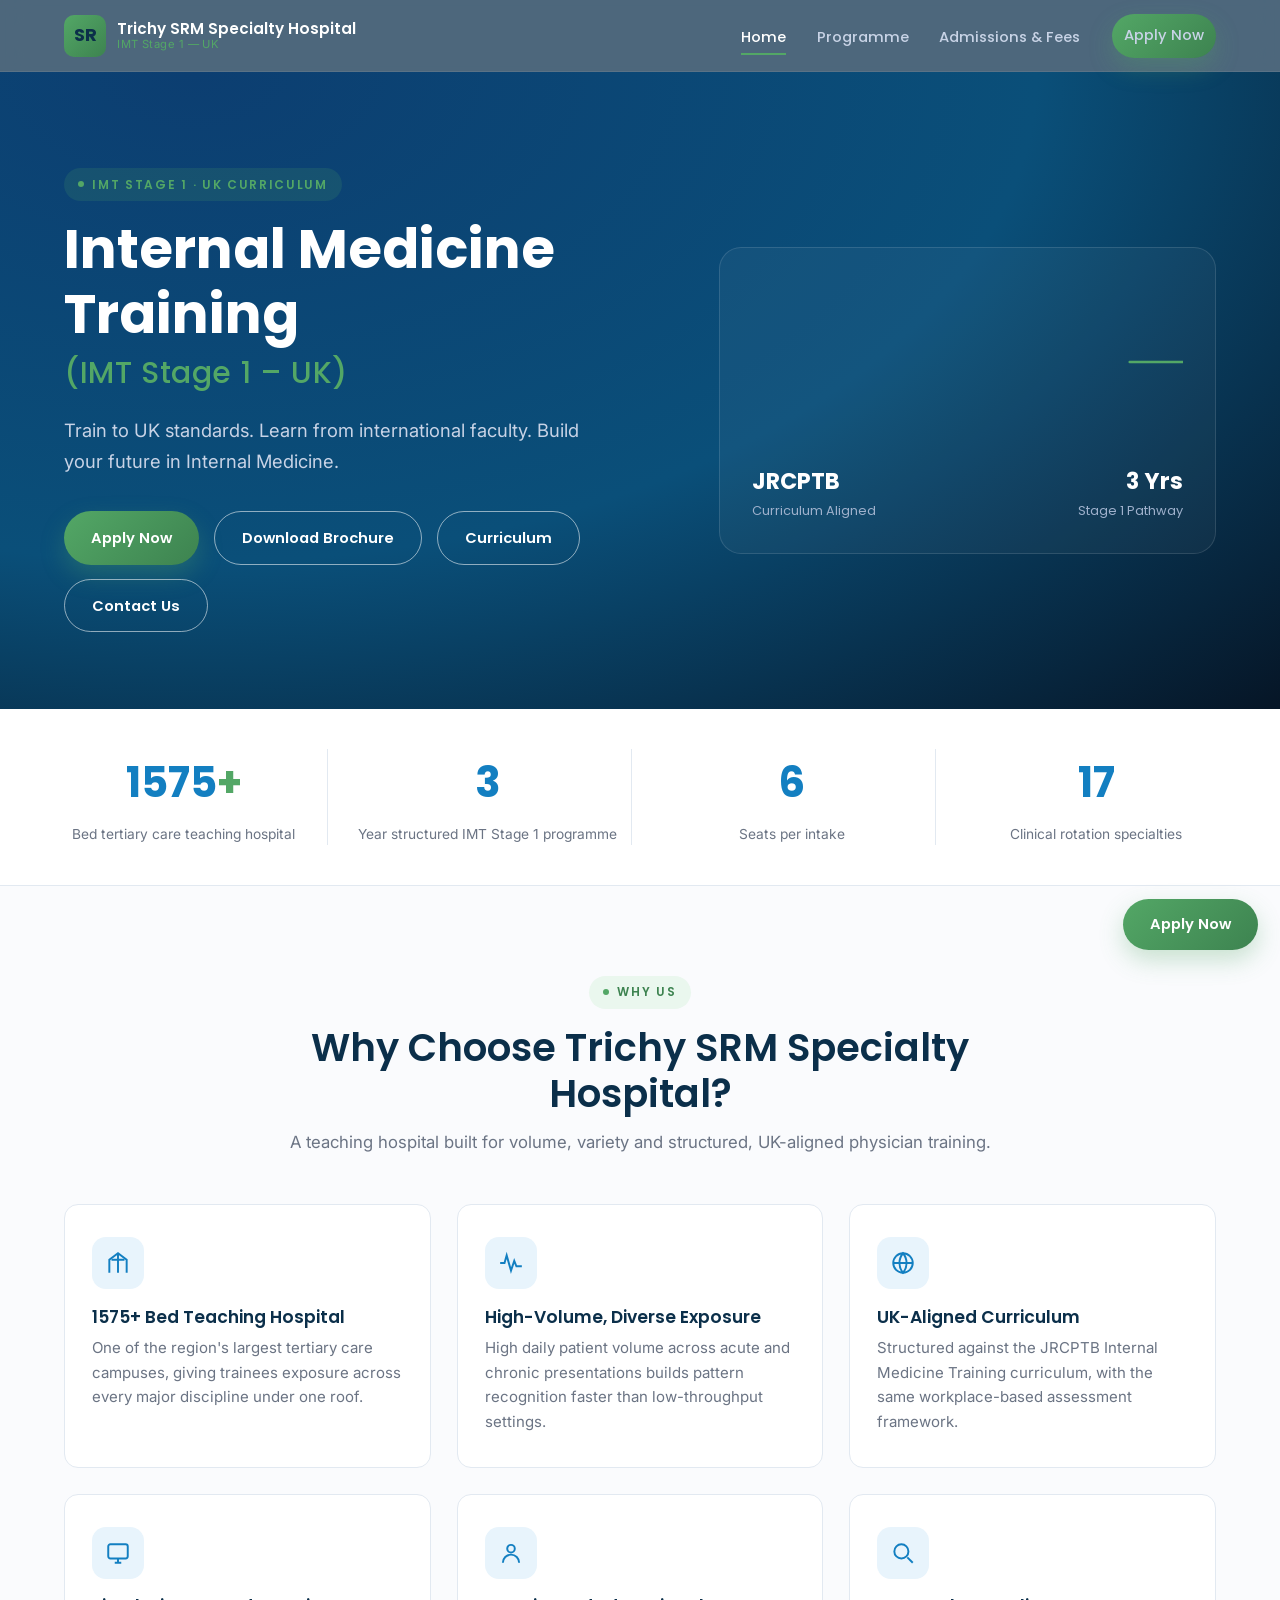
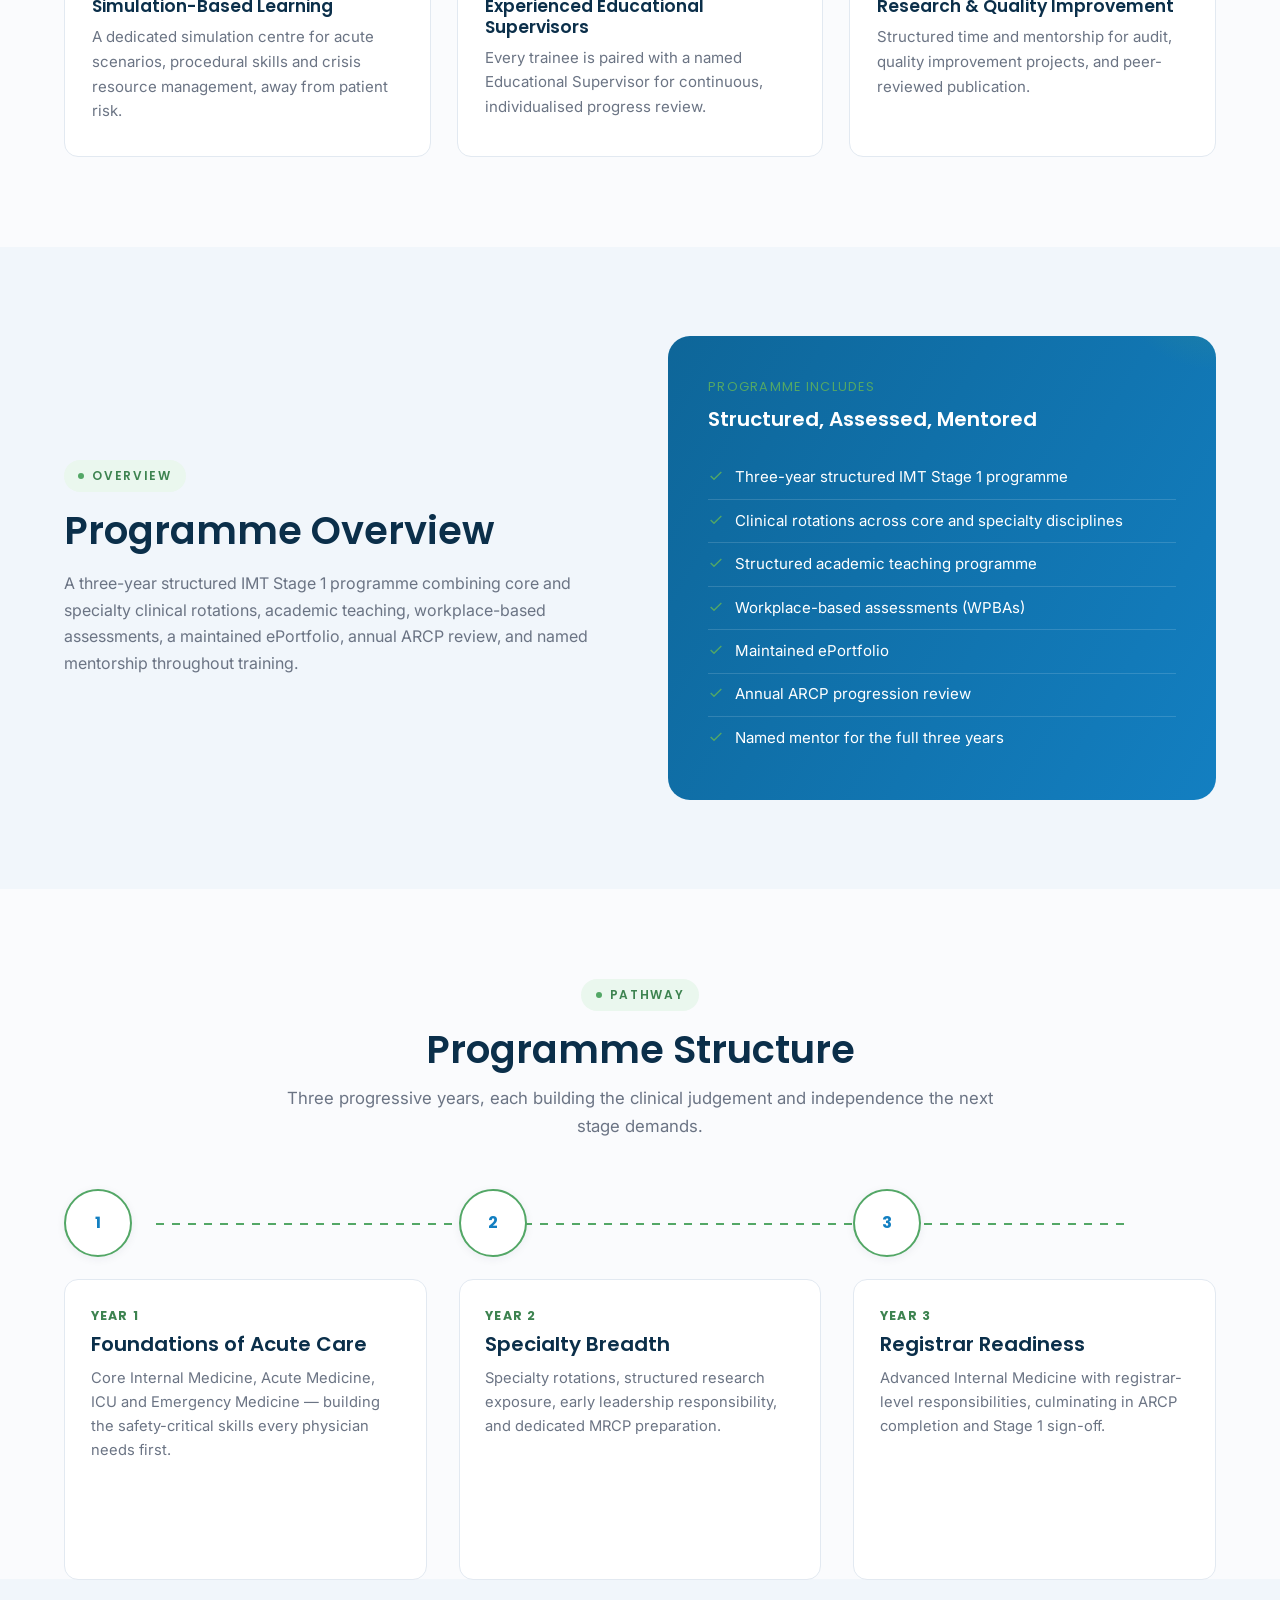
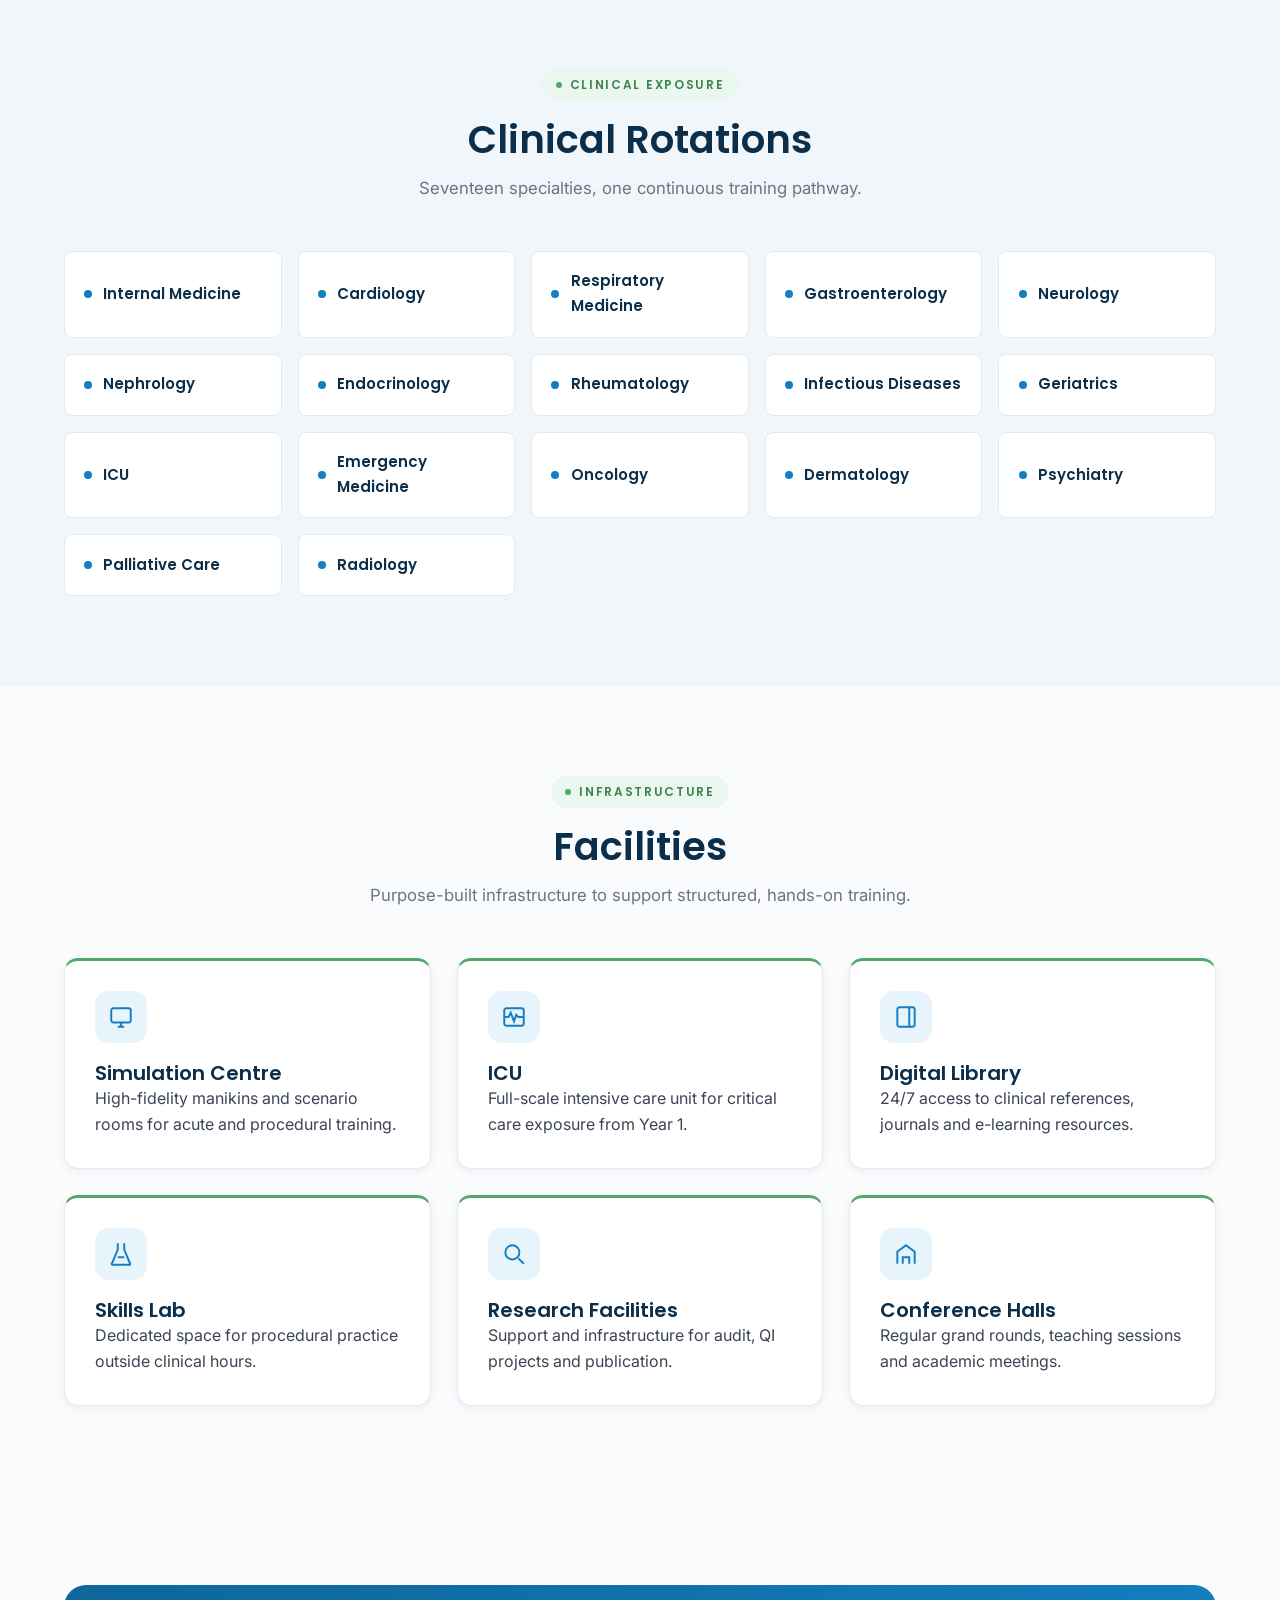
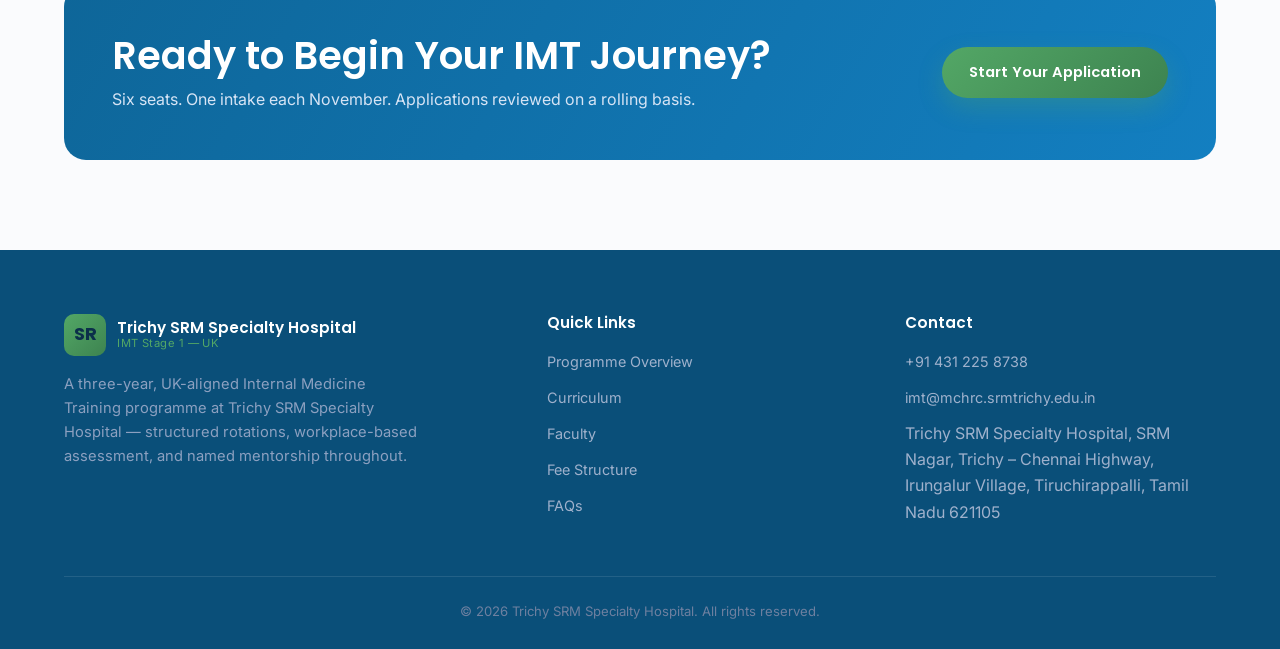
==== index.html @ 598946b4 "First for IMT" ====
<!DOCTYPE html>
<html lang="en">
<head>
<meta charset="UTF-8" />
<meta name="viewport" content="width=device-width, initial-scale=1.0" />
<title>Internal Medicine Training (IMT Stage 1 – UK) | Trichy SRM Specialty Hospital</title>
<meta name="description" content="A three-year, UK-aligned Internal Medicine Training programme at Trichy SRM Specialty Hospital. Structured rotations, workplace-based assessment, MRCP preparation." />
<link rel="preconnect" href="https://fonts.googleapis.com">
<link rel="preconnect" href="https://fonts.gstatic.com" crossorigin>
<link href="https://fonts.googleapis.com/css2?family=Poppins:wght@500;600;700&family=Inter:wght@400;500;600&display=swap" rel="stylesheet">
<link rel="stylesheet" href="css/style.css" />
</head>
<body>

<div class="page-loader" id="pageLoader" aria-hidden="true">
  <div class="loader-panel">
    <div class="loader-ring"><div class="loader-mark">S</div></div>
    <div class="loader-text">Trichy SRM Specialty Hospital<span>IMT Stage 1 · UK</span></div>
    <div class="loader-bar"></div>
  </div>
</div>

<header class="site-header" id="site-header"></header>
<section class="hero" id="hero"></section>
<section class="stats-bar" id="stats"></section>
<section class="section" id="why-choose"></section>
<section class="section section-alt" id="overview"></section>
<section class="section" id="structure"></section>
<section class="section section-alt" id="rotations"></section>
<section class="section" id="facilities"></section>
<section class="section" id="cta-1"></section>
<footer class="site-footer" id="site-footer"></footer>
<a href="admissions.html#apply" class="btn btn-gold sticky-apply" id="sticky-apply">Apply Now</a>

<script src="js/content.js"></script>
<script src="js/main.js"></script>
<script>
  renderHeader('index.html');
  renderFooter();
  renderHero();
  renderStats();
  renderWhyChoose();
  renderOverview();
  renderStructure();
  renderRotations();
  renderFacilities();
  renderCtaBanner('cta-1', 'Ready to Begin Your IMT Journey?', 'Six seats. One intake each November. Applications reviewed on a rolling basis.', 'Start Your Application', 'admissions.html#apply');
</script>
</body>
</html>
---- css/style.css ----
/* ======================================================================
   SRM IMT — DESIGN TOKENS
   Primary: Sky Blue #137FC1 · Accent: Leaf Green #53A766
   Headings: Poppins · Body: Inter
   ====================================================================== */

:root {
  /* Colour */
  --c-primary: #137FC1;
  --c-primary-dark: #0E6699;
  --c-primary-darker: #0A4F79;
  --c-primary-light: #E8F4FC;
  --c-primary-mid: #4FA8DA;
  --c-gold: #53A766;
  --c-gold-light: #EAF7EE;
  --c-gold-dark: #3D8350;
  --c-navy: #0B2F4A;
  --c-ink: #131B2E;
  --c-text: #3B4454;
  --c-text-muted: #6B7484;
  --c-white: #FFFFFF;
  --c-bg: #FAFBFD;
  --c-bg-alt: #F1F6FB;
  --c-line: #E2E9F1;
  --c-success: #3D8350;

  /* Type */
  --f-head: 'Poppins', sans-serif;
  --f-body: 'Inter', sans-serif;

  /* Scale */
  --radius-sm: 8px;
  --radius-md: 14px;
  --radius-lg: 22px;
  --radius-pill: 999px;

  --shadow-sm: 0 2px 10px rgba(11, 37, 69, 0.06);
  --shadow-md: 0 10px 30px rgba(11, 37, 69, 0.10);
  --shadow-lg: 0 20px 55px rgba(11, 37, 69, 0.16);
  --shadow-gold: 0 10px 24px rgba(83, 167, 102, 0.30);

  --container: 1200px;
  --section-pad: clamp(3.5rem, 7vw, 6.5rem);
  --transition: 0.25s cubic-bezier(.4,0,.2,1);
}

@media (prefers-reduced-motion: reduce) {
  * { animation-duration: 0.001ms !important; animation-iteration-count: 1 !important; transition-duration: 0.001ms !important; scroll-behavior: auto !important; }
}

/* ---------- Reset ---------- */
* { box-sizing: border-box; margin: 0; padding: 0; }
html { scroll-behavior: smooth; }
body {
  font-family: var(--f-body);
  color: var(--c-text);
  background: var(--c-bg);
  line-height: 1.65;
  font-size: 16px;
  overflow-x: hidden;
}
img { max-width: 100%; display: block; }
a { color: inherit; text-decoration: none; }
ul { list-style: none; }
button { font: inherit; cursor: pointer; border: none; background: none; }
:focus-visible { outline: 3px solid var(--c-gold); outline-offset: 2px; }

h1, h2, h3, h4 { font-family: var(--f-head); color: var(--c-navy); line-height: 1.2; font-weight: 600; }
h1 { font-size: clamp(2.1rem, 4.6vw, 3.4rem); font-weight: 700; }
h2 { font-size: clamp(1.7rem, 3.2vw, 2.4rem); }
h3 { font-size: 1.25rem; }
p { color: var(--c-text); }

.container { max-width: var(--container); margin: 0 auto; padding: 0 1.5rem; }
.section { padding: var(--section-pad) 0; }
.section-alt { background: var(--c-bg-alt); }
.section-navy { background: var(--c-navy); color: #C8D3E6; }
.section-navy h2, .section-navy h3 { color: var(--c-white); }

.eyebrow {
  display: inline-flex;
  align-items: center;
  gap: 0.5rem;
  font-family: var(--f-head);
  font-size: 0.75rem;
  font-weight: 600;
  letter-spacing: 0.14em;
  text-transform: uppercase;
  color: var(--c-gold-dark);
  background: var(--c-gold-light);
  padding: 0.4rem 0.9rem;
  border-radius: var(--radius-pill);
  margin-bottom: 1rem;
}
.eyebrow::before { content: ''; width: 6px; height: 6px; border-radius: 50%; background: var(--c-gold); }

.section-head { max-width: 720px; margin-bottom: 3rem; }
.section-head.center { margin-left: auto; margin-right: auto; text-align: center; }
.section-head p { color: var(--c-text-muted); font-size: 1.05rem; margin-top: 0.75rem; }

.btn {
  display: inline-flex;
  align-items: center;
  gap: 0.5rem;
  padding: 0.85rem 1.7rem;
  min-height: 44px;
  border-radius: var(--radius-pill);
  font-family: var(--f-head);
  font-weight: 600;
  font-size: 0.92rem;
  transition: transform var(--transition), box-shadow var(--transition), background var(--transition), color var(--transition);
  white-space: nowrap;
}
.btn-gold {
  background: linear-gradient(135deg, var(--c-gold) 0%, var(--c-gold-dark) 100%);
  color: var(--c-navy);
  box-shadow: var(--shadow-gold);
}
.btn-gold:hover { transform: translateY(-2px); box-shadow: 0 14px 30px rgba(212,175,55,0.4); }
.btn-outline {
  border: 1.5px solid rgba(255,255,255,0.55);
  color: var(--c-white);
}
.btn-outline:hover { background: rgba(255,255,255,0.12); }
.btn-outline-navy {
  border: 1.5px solid var(--c-primary);
  color: var(--c-primary);
}
.btn-outline-navy:hover { background: var(--c-primary-light); }
.btn-block { width: 100%; justify-content: center; }

/* ---------- Header ---------- */
.site-header {
  position: sticky;
  top: 0;
  z-index: 500;
  background: #064e9ceb;
  backdrop-filter: blur(10px);
  border-bottom: 1px solid rgba(255,255,255,0.08);
}
.nav-wrap {
  display: flex;
  align-items: center;
  justify-content: space-between;
  padding: 0.85rem 1.5rem;
  max-width: var(--container);
  margin: 0 auto;
}
.brand { display: flex; align-items: center; gap: 0.7rem; color: var(--c-white); }
.brand-mark {
  width: 42px; height: 42px; border-radius: 10px;
  background: linear-gradient(135deg, var(--c-gold), var(--c-gold-dark));
  display: flex; align-items: center; justify-content: center;
  font-family: var(--f-head); font-weight: 700; color: var(--c-navy); font-size: 1.1rem;
  flex-shrink: 0;
}
.brand-text { display: flex; flex-direction: column; line-height: 1.2; }
.brand-text .name { font-family: var(--f-head); font-weight: 600; font-size: 0.95rem; }
.brand-text .sub { font-size: 0.7rem; color: var(--c-gold); letter-spacing: 0.04em; }

.main-nav { display: flex; align-items: center; gap: 2rem; }
.main-nav ul { display: flex; gap: 1.9rem; }
.main-nav a {
  color: #C8D3E6; font-family: var(--f-head); font-size: 0.92rem; font-weight: 500;
  position: relative; padding: 0.3rem 0; transition: color var(--transition);
}
.main-nav a:hover, .main-nav a.active { color: var(--c-white); }
.main-nav a.active::after {
  content: ''; position: absolute; left: 0; right: 0; bottom: -4px; height: 2px; background: var(--c-gold);
}
.nav-cta { display: flex; align-items: center; gap: 1rem; }
.nav-cta .btn{padding:3px 12px;}
.nav-toggle {
  display: none; flex-direction: column; gap: 5px; width: 26px;
}
.nav-toggle span { display: block; height: 2px; background: var(--c-white); border-radius: 2px; transition: var(--transition); }

/* ---------- Hero ---------- */
.hero {
  position: relative;
  background: radial-gradient(120% 140% at 15% 0%, #0C3E71 0%, var(--c-primary-darker) 55%, #061627 100%);
  color: var(--c-white);
  overflow: hidden;
  padding: clamp(3rem, 8vw, 6rem) 0 clamp(3rem, 6vw, 5rem);
}
.hero-grid {
  display: grid;
  grid-template-columns: 1.1fr 0.9fr;
  gap: 3rem;
  align-items: center;
}
.hero .eyebrow { background: rgba(83,167,102,0.16); color: var(--c-gold); }
.hero h1 { color: var(--c-white); }
.hero h1 .accent { display: block; color: var(--c-gold); font-size: 0.55em; font-weight: 500; margin-top: 0.5rem; letter-spacing: 0.02em; }
.hero p.lede { font-size: 1.15rem; color: #C8D3E6; margin: 1.5rem 0 2.2rem; max-width: 46ch; }
.hero-ctas { display: flex; flex-wrap: wrap; gap: 0.9rem; }

.pulse-wrap {
  position: relative;
  display: flex;
  align-items: center;
  justify-content: center;
}
.pulse-card {
  background: rgba(255,255,255,0.04);
  border: 1px solid rgba(255,255,255,0.12);
  border-radius: var(--radius-lg);
  padding: 2rem;
  width: 100%;
  backdrop-filter: blur(6px);
}
.pulse-card svg { width: 100%; height: auto; display: block; }
.pulse-line {
  fill: none;
  stroke: var(--c-gold);
  stroke-width: 2.5;
  stroke-linecap: round;
  stroke-linejoin: round;
  stroke-dasharray: 620;
  stroke-dashoffset: 620;
  animation: draw-pulse 3.2s ease-in-out infinite;
}
@keyframes draw-pulse {
  0% { stroke-dashoffset: 620; }
  55% { stroke-dashoffset: 0; }
  100% { stroke-dashoffset: -620; }
}
.pulse-caption { display: flex; justify-content: space-between; margin-top: 1.2rem; font-family: var(--f-head); font-size: 0.8rem; color: #9FB1CC; }
.pulse-caption b { color: var(--c-white); display: block; font-size: 1.4rem; font-family: var(--f-head); }

/* ---------- Stats ---------- */
.stats-bar {
  background: var(--c-white);
  border-bottom: 1px solid var(--c-line);
}
.stats-grid {
  display: grid;
  grid-template-columns: repeat(4, 1fr);
  gap: 1rem;
  padding: 2.5rem 0;
}
.stat { text-align: center; border-right: 1px solid var(--c-line); }
.stat:last-child { border-right: none; }
.stat .num {
  font-family: var(--f-head); font-weight: 700; font-size: clamp(1.9rem, 3.4vw, 2.6rem);
  color: var(--c-primary);
}
.stat .num .plus { color: var(--c-gold); }
.stat .lbl { color: var(--c-text-muted); font-size: 0.86rem; margin-top: 0.3rem; }

/* ---------- Why choose / feature cards ---------- */
.feature-grid {
  display: grid;
  grid-template-columns: repeat(3, 1fr);
  gap: 1.6rem;
}
.feature-card {
  background: var(--c-white);
  border: 1px solid var(--c-line);
  border-radius: var(--radius-md);
  padding: 2rem 1.7rem;
  transition: transform var(--transition), box-shadow var(--transition), border-color var(--transition);
}
.feature-card:hover { transform: translateY(-5px); box-shadow: var(--shadow-md); border-color: transparent; }
.icon-badge {
  width: 52px; height: 52px; border-radius: 14px;
  background: var(--c-primary-light);
  display: flex; align-items: center; justify-content: center;
  margin-bottom: 1.1rem;
  color: var(--c-primary);
}
.icon-badge svg { width: 26px; height: 26px; }
.feature-card h3 { margin-bottom: 0.5rem; font-size: 1.08rem; }
.feature-card p { font-size: 0.94rem; color: var(--c-text-muted); }

/* ---------- Overview split ---------- */
.overview-split {
  display: grid;
  grid-template-columns: 1fr 1fr;
  gap: 3.5rem;
  align-items: center;
}
.overview-visual {
  background: linear-gradient(155deg, var(--c-primary) 0%, var(--c-primary-darker) 100%);
  border-radius: var(--radius-lg);
  padding: 2.5rem;
  color: var(--c-white);
  position: relative;
  overflow: hidden;
}
.overview-visual::after {
  content: ''; position: absolute; inset: -40% -20% auto auto; width: 220px; height: 220px;
  background: radial-gradient(circle, rgba(83,167,102,0.35), transparent 70%);
}
.overview-visual .cap { font-family: var(--f-head); font-size: 0.8rem; letter-spacing: 0.1em; text-transform: uppercase; color: var(--c-gold); margin-bottom: 0.6rem; }
.overview-points { margin-top: 1.6rem; }
.overview-points li {
  display: flex; align-items: flex-start; gap: 0.7rem;
  padding: 0.55rem 0; border-bottom: 1px solid rgba(255,255,255,0.14);
  font-size: 0.94rem;
}
.overview-points li:last-child { border-bottom: none; }
.overview-points svg { flex-shrink: 0; margin-top: 3px; width: 16px; height: 16px; color: var(--c-gold); }

/* ---------- Timeline (signature element) ---------- */
.timeline {
  position: relative;
  display: grid;
  grid-template-columns: repeat(3, 1fr);
  gap: 2rem;
  margin-top: 2rem;
}
.timeline::before {
  content: '';
  position: absolute;
  top: 34px; left: 8%; right: 8%; height: 2px;
  background: repeating-linear-gradient(to right, var(--c-gold) 0, var(--c-gold) 8px, transparent 8px, transparent 16px);
  z-index: 0;
}
.timeline-item { position: relative; z-index: 1; }
.timeline-node {
  width: 68px; height: 68px; border-radius: 50%;
  background: var(--c-white);
  border: 2px solid var(--c-gold);
  display: flex; align-items: center; justify-content: center;
  font-family: var(--f-head); font-weight: 700; color: var(--c-primary);
  margin-bottom: 1.4rem;
  box-shadow: var(--shadow-sm);
}
.timeline-card {
  background: var(--c-white);
  border: 1px solid var(--c-line);
  border-radius: var(--radius-md);
  padding: 1.6rem;
  height: 100%;
}
.timeline-card .yr { font-size: 0.78rem; letter-spacing: 0.1em; text-transform: uppercase; color: var(--c-gold-dark); font-family: var(--f-head); font-weight: 700; }
.timeline-card h3 { margin: 0.35rem 0 0.6rem; }
.timeline-card p { font-size: 0.92rem; color: var(--c-text-muted); }

/* ---------- Rotations ---------- */
.rotation-grid {
  display: grid;
  grid-template-columns: repeat(auto-fill, minmax(180px, 1fr));
  gap: 1rem;
}
.rotation-chip {
  background: var(--c-white);
  border: 1px solid var(--c-line);
  border-radius: var(--radius-sm);
  padding: 1.1rem 1.2rem;
  font-family: var(--f-head);
  font-weight: 600;
  font-size: 0.94rem;
  color: var(--c-navy);
  display: flex;
  align-items: center;
  gap: 0.7rem;
  transition: border-color var(--transition), background var(--transition);
}
.rotation-chip:hover { border-color: var(--c-gold); background: var(--c-gold-light); }
.rotation-chip .dot { width: 8px; height: 8px; border-radius: 50%; background: var(--c-primary); flex-shrink: 0; }

/* ---------- Facilities ---------- */
.facility-grid {
  display: grid;
  grid-template-columns: repeat(3, 1fr);
  gap: 1.6rem;
}
.facility-card {
  background: var(--c-white);
  border-radius: var(--radius-md);
  padding: 1.9rem;
  border-top: 3px solid var(--c-gold);
  box-shadow: var(--shadow-sm);
}

/* ---------- CTA banner ---------- */
.cta-banner {
  background: linear-gradient(120deg, var(--c-primary-dark), var(--c-primary));
  border-radius: var(--radius-lg);
  padding: 3rem;
  display: flex;
  align-items: center;
  justify-content: space-between;
  gap: 2rem;
  color: var(--c-white);
  flex-wrap: wrap;
}
.cta-banner h2 { color: var(--c-white); margin-bottom: 0.4rem; }
.cta-banner p { color: #D6E4F5; }

/* ---------- Curriculum accordion ---------- */
.accordion-list { border-top: 1px solid var(--c-line); }
.accordion-item { border-bottom: 1px solid var(--c-line); }
.accordion-trigger {
  width: 100%;
  display: flex; align-items: center; justify-content: space-between;
  padding:10px 20px;
  text-align: left;
  font-family: var(--f-head); font-weight: 600; font-size: 1.02rem; color: var(--c-navy);
}
.accordion-trigger .plus {
  width: 30px; height: 30px; border-radius: 50%;
  border: 1.5px solid var(--c-primary);
  display: flex; align-items: center; justify-content: center;
  margin-left: 1rem;
  font-size:24px;
  color: var(--c-primary);
  transition: transform var(--transition), background var(--transition), color var(--transition);
}
.accordion-item.open .accordion-trigger .plus { background: var(--c-primary); color: var(--c-white); transform: rotate(135deg); }
.accordion-panel { max-height: 0; overflow: hidden; transition: max-height 0.35s ease; }
.accordion-panel-inner {   padding:10px 20px;
color: var(--c-text-muted); font-size: 0.95rem; max-width: 68ch; }

/* ---------- Assessment ---------- */
.method-grid { display: grid; grid-template-columns: repeat(4, 1fr); gap: 1.2rem; }
.method-card {
  background: var(--c-white); border: 1px solid var(--c-line); border-radius: var(--radius-md);
  padding: 1.5rem; text-align: center;
}
.method-card .abbr { font-family: var(--f-head); font-weight: 700; color: var(--c-primary); font-size: 1.05rem; margin-bottom: 0.4rem; }
.method-card .full { font-size: 0.82rem; color: var(--c-text-muted); }

/* ---------- Faculty carousel ---------- */
.faculty-track-wrap { position: relative; }
.faculty-track {
  display: flex; gap: 1.5rem; overflow-x: auto; scroll-snap-type: x mandatory;
  padding-bottom: 1rem;
  scrollbar-width: thin;
  scrollbar-color: var(--c-gold) transparent;
}
.faculty-track::-webkit-scrollbar { height: 6px; }
.faculty-track::-webkit-scrollbar-thumb { background: var(--c-gold); border-radius: 3px; }
.faculty-card {
  min-width: 270px; scroll-snap-align: start;
  background: var(--c-white); border-radius: var(--radius-md); border: 1px solid var(--c-line);
  padding: 1.8rem;
}
.faculty-avatar {
  width: 62px; height: 62px; border-radius: 50%;
  background: linear-gradient(135deg, var(--c-primary), var(--c-primary-mid));
  color: var(--c-white); font-family: var(--f-head); font-weight: 700; font-size: 1.3rem;
  display: flex; align-items: center; justify-content: center; margin-bottom: 1rem;
}
.faculty-card .role { font-size: 0.75rem; letter-spacing: 0.08em; text-transform: uppercase; color: var(--c-gold-dark); font-family: var(--f-head); font-weight: 700; }
.faculty-card h3 { margin: 0.35rem 0 0.5rem; font-size: 1.02rem; }
.faculty-card p { font-size: 0.88rem; color: var(--c-text-muted); }
.faculty-arrows { display: flex; gap: 0.6rem; margin-top: 1rem; justify-content: flex-end; }
.arrow-btn {
  width: 40px; height: 40px; border-radius: 50%; border: 1px solid var(--c-line);
  display: flex; align-items: center; justify-content: center; color: var(--c-primary);
  transition: background var(--transition), color var(--transition);
}
.arrow-btn:hover { background: var(--c-primary); color: var(--c-white); }

/* ---------- Process steps ---------- */
.steps-list { display: flex; flex-direction: column; }
.step-row {
  display: grid; grid-template-columns: 56px 1fr; gap: 1.2rem;
  position: relative; padding-bottom: 2.2rem;
}
.step-row:last-child { padding-bottom: 0; }
.step-num {
  width: 44px; height: 44px; border-radius: 50%;
  background: var(--c-navy); color: var(--c-white);
  font-family: var(--f-head); font-weight: 700;
  display: flex; align-items: center; justify-content: center; z-index: 1;
}
.step-row:not(:last-child)::before {
  content: ''; position: absolute; left: 21px; top: 44px; bottom: 0; width: 2px;
  background: var(--c-line);
}
.step-body h3 { font-size: 1.02rem; margin-bottom: 0.3rem; }
.step-body p { font-size: 0.92rem; color: var(--c-text-muted); }

/* ---------- Fee table ---------- */
.fee-table-wrap { overflow-x: auto; border-radius: var(--radius-md); box-shadow: var(--shadow-sm); }
.fee-table { width: 100%; border-collapse: collapse; background: var(--c-white); min-width: 480px; }
.fee-table tr:not(:last-child) td { border-bottom: 1px solid var(--c-line); }
.fee-table td { padding: 1rem 1.4rem; font-size: 0.95rem; }
.fee-table td:first-child { font-family: var(--f-head); font-weight: 600; color: var(--c-navy); width: 42%; background: var(--c-bg-alt); }
.fee-table td:last-child { color: var(--c-text); }

.fee-columns { display: grid; grid-template-columns: 1fr 1fr; gap: 1.6rem; margin-top: 2rem; }
.fee-col { border-radius: var(--radius-md); padding: 1.8rem; }
.fee-col.includes { background: #EAF7EF; border: 1px solid #BFE6CC; }
.fee-col.excludes { background: #FCEFEF; border: 1px solid #F0C9C9; }
.fee-col h3 { display: flex; align-items: center; gap: 0.5rem; margin-bottom: 1rem; font-size: 1.02rem; }
.fee-col li { display: flex; gap: 0.6rem; font-size: 0.92rem; padding: 0.35rem 0; align-items: flex-start; }
.fee-col.includes li::before { content: '✓'; color: var(--c-success); font-weight: 700; }
.fee-col.excludes li::before { content: '–'; color: #C0392B; font-weight: 700; }

/* ---------- FAQ ---------- */
.faq-item { border: 1px solid var(--c-line); border-radius: var(--radius-md); margin-bottom: 0.85rem; background: var(--c-white); overflow: hidden; }
.faq-item .accordion-trigger { padding: 1.1rem 1.4rem; }
.faq-item .accordion-panel-inner { padding: 0 1.4rem 1.2rem; }

/* ---------- Contact ---------- */
.contact-grid { display: grid; grid-template-columns: 1fr 1fr; gap: 2.5rem; }
.contact-form { background: var(--c-white); border-radius: var(--radius-lg); padding: 2.2rem; box-shadow: var(--shadow-md); }
.form-row { display: grid; grid-template-columns: 1fr 1fr; gap: 1rem; }
.field { margin-bottom: 1.1rem; }
.field label { display: block; font-family: var(--f-head); font-size: 0.82rem; font-weight: 600; color: var(--c-navy); margin-bottom: 0.4rem; }
.field input, .field select, .field textarea {
  width: 100%; padding: 0.75rem 1rem; border: 1px solid var(--c-line); border-radius: var(--radius-sm);
  font-family: var(--f-body); font-size: 0.94rem; background: var(--c-bg); transition: border-color var(--transition);
}
.field input:focus, .field select:focus, .field textarea:focus { border-color: var(--c-primary); outline: none; }
.field textarea { resize: vertical; min-height: 100px; }
.form-note { font-size: 0.82rem; color: var(--c-text-muted); margin-top: 0.8rem; text-align: center; }
.form-success { display: none; text-align: center; padding: 2rem 0; }
.form-success.show { display: block; }
.form-success svg { width: 48px; height: 48px; color: var(--c-success); margin: 0 auto 1rem; }

.contact-info { display: flex; flex-direction: column; gap: 1.4rem; }
.contact-card { background: var(--c-white); border: 1px solid var(--c-line); border-radius: var(--radius-md); padding: 1.4rem 1.6rem; display: flex; gap: 1rem; align-items: flex-start; }
.contact-card .icon-badge { margin-bottom: 0; flex-shrink: 0; }
.contact-card h4 { font-family: var(--f-head); font-size: 0.95rem; color: var(--c-navy); margin-bottom: 0.25rem; }
.contact-card p { font-size: 0.9rem; color: var(--c-text-muted); }
.map-frame { border-radius: var(--radius-md); overflow: hidden; border: 1px solid var(--c-line); height: 220px; }
.map-frame iframe { width: 100%; height: 100%; border: 0; }

/* ---------- Sticky apply ---------- */
.sticky-apply {
  position: fixed; bottom: 22px; right: 22px; z-index: 600;
  transform: translateY(140%); transition: transform 0.35s ease;
}
.sticky-apply.show { transform: translateY(0); }

/* ---------- Footer ---------- */
.site-footer { background: var(--c-primary-darker); color: #9FB1CC; padding: 4rem 0 1.6rem; }
.footer-grid { display: grid; grid-template-columns: 1.4fr 1fr 1fr; gap: 3rem; margin-bottom: 2.6rem; }
.footer-brand .brand { margin-bottom: 1rem; }
.footer-brand p { color: #8CA0C0; font-size: 0.92rem; max-width: 40ch; }
.footer-col h4 { font-family: var(--f-head); color: var(--c-white); font-size: 0.95rem; margin-bottom: 1rem; }
.footer-col li { margin-bottom: 0.6rem; }
.footer-col a { font-size: 0.9rem; color: #9FB1CC; transition: color var(--transition); }
.footer-col a:hover { color: var(--c-gold); }
.footer-bottom { border-top: 1px solid rgba(255,255,255,0.1); padding-top: 1.5rem; text-align: center; font-size: 0.82rem; color: #6E80A0; }

/* ---------- Page hero (inner pages) ---------- */
.page-hero {
  background: linear-gradient(120deg, var(--c-primary-darker), var(--c-primary-dark));
  color: var(--c-white);
  padding: 3.4rem 0 3rem;
  text-align: center;
}
.page-hero h1 { color: var(--c-white); font-size: clamp(1.9rem, 4vw, 2.6rem); }
.page-hero p { color: #C8D3E6; max-width: 60ch; margin: 0.8rem auto 0; }
.breadcrumb { display: flex; justify-content: center; gap: 0.5rem; font-size: 0.85rem; color: #9FB1CC; margin-bottom: 1rem; font-family: var(--f-head); }
.breadcrumb .sep { color: var(--c-gold); }

/* ======================================================================
   RESPONSIVE — mobile given first priority in every section
   ====================================================================== */

/* ---------- Touch & viewport basics ---------- */
* { -webkit-tap-highlight-color: transparent; }

@media (max-width: 1024px) {
  :root { --section-pad: clamp(2.75rem, 6vw, 4.5rem); }
  .container { padding: 0 1.25rem; }
  .hero-grid { grid-template-columns: 1fr; gap: 2.2rem; }
  .pulse-wrap { order: -1; max-width: 460px; margin: 0 auto; }
  .overview-split { grid-template-columns: 1fr; gap: 2.4rem; }
  .method-grid { grid-template-columns: repeat(2, 1fr); }
  .facility-grid { grid-template-columns: repeat(2, 1fr); }
  .footer-grid { grid-template-columns: 1fr 1fr; gap: 2.2rem; }
  .footer-brand { grid-column: 1 / -1; }
}

@media (max-width: 860px) {
  /* Header / mobile nav */
  .nav-wrap { padding: 0.7rem 1.25rem; }
  .brand-mark { width: 38px; height: 38px; font-size: 1rem; }
  .brand-text .name { font-size: 0.88rem; }
  .main-nav {
    position: fixed; top: 62px; left: 0; right: 0; bottom: 0;
    background: rgba(10, 47, 74, 0.97);
    backdrop-filter: blur(18px);
    -webkit-backdrop-filter: blur(18px);
    flex-direction: column; align-items: stretch;
    padding: 1.5rem 1.5rem 2.5rem;
    gap: 1.5rem;
    transform: translateX(100%);
    transition: transform 0.32s cubic-bezier(.4,0,.2,1);
    overflow-y: auto;
    z-index: 490;
  }
  .main-nav.open { transform: translateX(0); }
  .main-nav ul { flex-direction: column; gap: 0.2rem; }
  .main-nav ul a { display: block; padding: 1rem 0.4rem; font-size: 1.02rem; border-bottom: 1px solid rgba(255,255,255,0.08); }
  .nav-cta { flex-direction: column; align-items: stretch; margin-top: 0.5rem; }
  .nav-cta .btn { justify-content: center; padding: 0.9rem 1.5rem; }
  .nav-toggle { display: flex; z-index: 495; position: relative; }
  .nav-toggle span { transform-origin: center; }
  .nav-toggle.open span:nth-child(1) { transform: translateY(7px) rotate(45deg); }
  .nav-toggle.open span:nth-child(2) { opacity: 0; }
  .nav-toggle.open span:nth-child(3) { transform: translateY(-7px) rotate(-45deg); }
  body.nav-open { overflow: hidden; }

  /* Hero */
  .hero { padding: 2.2rem 0 2.6rem; text-align: center; }
  .hero .eyebrow { margin-left: auto; margin-right: auto; }
  .hero p.lede { margin-left: auto; margin-right: auto; }
  .hero-ctas { justify-content: center; }
  .pulse-card { padding: 1.5rem; }

  /* Stats */
  .stats-grid { grid-template-columns: repeat(2, 1fr); gap: 1.4rem 1rem; padding: 2rem 0; }
  .stat:nth-child(2n) { border-right: none; }
  .stat { border-right: 1px solid var(--c-line); padding-bottom: 1rem; }

  /* Section spacing + headers */
  .section-head { margin-bottom: 2.2rem; }
  .section-head.center { text-align: left; margin-left: 0; }

  /* Cards grids */
  .feature-grid, .facility-grid { grid-template-columns: repeat(2, 1fr); gap: 1.1rem; }
  .feature-card, .facility-card { padding: 1.5rem 1.3rem; }

  /* Timeline -> vertical rail */
  .timeline { grid-template-columns: 1fr; gap: 1.4rem; }
  .timeline::before { display: none; }
  .timeline-item { display: flex; gap: 1rem; align-items: flex-start; }
  .timeline-node { width: 52px; height: 52px; margin-bottom: 0; flex-shrink: 0; font-size: 0.9rem; }
  .timeline-card { flex: 1; padding: 1.3rem; }

  /* Rotations */
  .rotation-grid { grid-template-columns: repeat(auto-fill, minmax(140px, 1fr)); gap: 0.75rem; }
  .rotation-chip { padding: 0.9rem 1rem; font-size: 0.88rem; }

  /* CTA banner */
  .cta-banner { flex-direction: column; text-align: center; padding: 2.2rem 1.6rem; border-radius: var(--radius-md); }
  .cta-banner .btn { width: 100%; justify-content: center; }

  /* Assessment methods */
  .method-card { padding: 1.1rem 0.9rem; }

  /* Faculty carousel */
  .faculty-track { gap: 1rem; scroll-padding-left: 1.25rem; margin: 0 -1.25rem; padding: 0 1.25rem 1rem; }
  .faculty-card { min-width: 240px; padding: 1.4rem; }

  /* Process steps */
  .step-num { width: 38px; height: 38px; font-size: 0.9rem; }
  .step-row { grid-template-columns: 38px 1fr; gap: 1rem; padding-bottom: 1.8rem; }
  .step-row:not(:last-child)::before { left: 18px; top: 38px; }

  /* Fee table -> stacked cards */
  .fee-table-wrap { overflow: visible; box-shadow: none; border-radius: 0; }
  .fee-table, .fee-table tbody, .fee-table tr, .fee-table td { display: block; width: 100%; }
  .fee-table { min-width: 0; }
  .fee-table tr {
    background: var(--c-white); border: 1px solid var(--c-line); border-radius: var(--radius-md);
    margin-bottom: 0.85rem; overflow: hidden;
  }
  .fee-table tr:last-child { margin-bottom: 0; }
  .fee-table tr:not(:last-child) td { border-bottom: none; }
  .fee-table td:first-child {
    width: auto; font-size: 0.75rem; letter-spacing: 0.06em; text-transform: uppercase;
    padding: 0.85rem 1.1rem 0.3rem; background: transparent; color: var(--c-primary);
  }
  .fee-table td:last-child { padding: 0 1.1rem 0.9rem; font-size: 1rem; font-weight: 500; color: var(--c-navy); }
  .fee-columns { grid-template-columns: 1fr; gap: 1.1rem; margin-top: 1.6rem; }
  .fee-col { padding: 1.4rem; }

  /* Contact */
  .contact-grid { grid-template-columns: 1fr; gap: 1.8rem; }
  .contact-form { padding: 1.6rem; }
  .contact-card { padding: 1.1rem 1.2rem; }

  /* Page hero (inner pages) */
  .page-hero { padding: 2.4rem 0 2.2rem; }
  .breadcrumb { flex-wrap: wrap; }

  /* Footer */
  .site-footer { padding: 3rem 0 1.3rem; }
  .footer-grid { grid-template-columns: 1fr; gap: 2rem; text-align: left; }
}

@media (max-width: 640px) {
  h2 { font-size: clamp(1.5rem, 6vw, 1.9rem); }
  .section { padding: clamp(2.4rem, 9vw, 3rem) 0; }

  .feature-grid, .facility-grid { grid-template-columns: 1fr; }
  .method-grid { grid-template-columns: 1fr 1fr; gap: 0.9rem; }
  .stats-grid { grid-template-columns: 1fr 1fr; }

  .form-row { grid-template-columns: 1fr; gap: 0; }
  .hero-ctas { flex-direction: column; align-items: stretch; }
  .hero-ctas .btn { justify-content: center; width: 100%; }

  .stat { border-right: none !important; border-bottom: 1px solid var(--c-line); padding: 1rem 0; }
  .stat:last-child, .stat:nth-last-child(2) { border-bottom: none; }

  /* Prevent iOS auto-zoom on form focus */
  .field input, .field select, .field textarea { font-size: 16px; }

  /* Sticky apply becomes a full-width bottom bar on phones */
  .sticky-apply {
    left: 16px; right: 16px; bottom: max(16px, env(safe-area-inset-bottom));
    width: auto; justify-content: center; text-align: center;
    box-shadow: 0 12px 30px rgba(11,37,69,0.28);
  }

  .faculty-arrows { display: none; }

  .fee-table td:first-child { font-size: 0.7rem; }
  .contact-card { flex-wrap: wrap; }
  .map-frame { height: 180px; }
}

@media (max-width: 400px) {
  .container { padding: 0 1rem; }
  h1 { font-size: clamp(1.7rem, 8vw, 2rem); }
  .method-grid { grid-template-columns: 1fr; }
  .stats-grid { grid-template-columns: 1fr; }
  .stat { border-bottom: 1px solid var(--c-line); }
  .stat:last-child { border-bottom: none; }
  .rotation-grid { grid-template-columns: repeat(auto-fill, minmax(120px, 1fr)); }
  .brand-text .sub { display: none; }
}

@media (hover: none) {
  .feature-card:hover, .facility-card:hover, .timeline-card:hover,
  .method-card:hover, .faculty-card:hover { transform: none; }
}


/* ======================================================================
   REFINED THEME — Sky Blue #137FC1 · Leaf Green #53A766
   A clean, light-touch upgrade: subtle glass on the header only,
   crisp cards with soft shadows, and a two-colour accent system
   used consistently across icons, links, and hover states.
   ====================================================================== */

::selection { background: var(--c-gold); color: var(--c-white); }
::-webkit-scrollbar { width: 9px; height: 9px; }
::-webkit-scrollbar-track { background: var(--c-bg-alt); }
::-webkit-scrollbar-thumb { background: var(--c-primary); border-radius: 10px; }
::-webkit-scrollbar-thumb:hover { background: var(--c-gold); }

/* ---------- Header — clean frosted glass ---------- */
.site-header {
  background: rgba(10, 47, 74, 0.72);
  backdrop-filter: blur(14px) saturate(160%);
  -webkit-backdrop-filter: blur(14px) saturate(160%);
  border-bottom: 1px solid rgba(255, 255, 255, 0.08);
}

/* ---------- Cards — simple, consistent depth ---------- */
.feature-card,
.facility-card,
.timeline-card,
.method-card,
.faculty-card,
.contact-card,
.fee-col,
.faq-item,
.accordion-item {
  background: var(--c-white);
  border: 1px solid var(--c-line);
  transition: transform var(--transition), box-shadow var(--transition), border-color var(--transition);
}
.feature-card:hover,
.facility-card:hover,
.timeline-card:hover,
.method-card:hover,
.faculty-card:hover {
  transform: translateY(-4px);
  box-shadow: var(--shadow-md);
  border-color: var(--c-gold);
}
.rotation-chip:hover {
  border-color: var(--c-gold);
  background: var(--c-gold-light);
}

/* ---------- Icon badges — two-colour system ---------- */
.icon-badge {
  background: var(--c-primary-light);
  color: var(--c-primary);
}
.facility-card { border-top: 3px solid var(--c-gold); }
.timeline-node { border-color: var(--c-gold); color: var(--c-primary); }
.rotation-chip .dot { background: var(--c-primary); }
.fee-col.includes li::before { color: var(--c-gold-dark); }

/* ---------- Buttons ---------- */
.btn-gold {
  background: linear-gradient(135deg, var(--c-gold) 0%, var(--c-gold-dark) 100%);
  color: var(--c-white);
}
.btn-gold:hover { box-shadow: 0 14px 30px rgba(83, 167, 102, 0.35); }
.btn-outline-navy:hover { background: var(--c-primary-light); }

/* ---------- Section rhythm ---------- */
.stats-bar { border-bottom: 1px solid var(--c-line); }
.overview-visual,
.cta-banner {
  background: linear-gradient(120deg, var(--c-primary-dark), var(--c-primary));
}

/* ---------- Gentle entrance on hero ---------- */
@keyframes fadeInUp {
  from { opacity: 0; transform: translateY(16px); }
  to   { opacity: 1; transform: translateY(0); }
}
.hero-grid > * { animation: fadeInUp 0.8s cubic-bezier(.4,0,.2,1) both; }
.hero-grid > *:nth-child(2) { animation-delay: 0.1s; }

/* ======================================================================
   PRELOADER — home page only
   ====================================================================== */
.page-loader {
  position: fixed;
  inset: 0;
  z-index: 9999;
  display: flex;
  align-items: center;
  justify-content: center;
  background: linear-gradient(135deg, var(--c-primary-darker), var(--c-navy));
  transition: opacity 0.5s ease, visibility 0.5s ease;
}
.page-loader.is-hidden { opacity: 0; visibility: hidden; pointer-events: none; }
.loader-panel {
  display: flex;
  flex-direction: column;
  align-items: center;
  gap: 1.3rem;
  padding: 2.6rem 3rem;
  border-radius: var(--radius-lg);
  background: rgba(255, 255, 255, 0.06);
  border: 1px solid rgba(255, 255, 255, 0.12);
  backdrop-filter: blur(14px);
  -webkit-backdrop-filter: blur(14px);
}
.loader-ring { position: relative; width: 70px; height: 70px; }
.loader-ring::before,
.loader-ring::after { content: ''; position: absolute; inset: 0; border-radius: 50%; border: 3px solid transparent; }
.loader-ring::before { border-color: rgba(255, 255, 255, 0.14); }
.loader-ring::after { border-top-color: var(--c-gold); border-right-color: var(--c-gold); animation: loader-spin 0.9s linear infinite; }
.loader-mark {
  position: absolute; inset: 11px; border-radius: 50%;
  background: linear-gradient(135deg, var(--c-gold), var(--c-gold-dark));
  display: flex; align-items: center; justify-content: center;
  font-family: var(--f-head); font-weight: 700; font-size: 1.1rem; color: var(--c-white);
}
@keyframes loader-spin { to { transform: rotate(360deg); } }
.loader-text { text-align: center; font-family: var(--f-head); color: var(--c-white); font-weight: 600; font-size: 0.92rem; }
.loader-text span { display: block; margin-top: 0.3rem; font-size: 0.63rem; font-weight: 600; letter-spacing: 0.14em; text-transform: uppercase; color: var(--c-gold); }
.loader-bar { width: 150px; height: 4px; border-radius: 999px; background: rgba(255, 255, 255, 0.12); overflow: hidden; }
.loader-bar::after {
  content: ''; display: block; height: 100%; width: 35%; border-radius: 999px;
  background: var(--c-gold);
  animation: loader-bar-move 1.2s ease-in-out infinite;
}
@keyframes loader-bar-move { 0% { transform: translateX(-120%); } 100% { transform: translateX(380%); } }

@media (prefers-reduced-motion: reduce) {
  .page-loader { transition: none; }
  .loader-ring::after, .loader-bar::after { animation: none; }
}
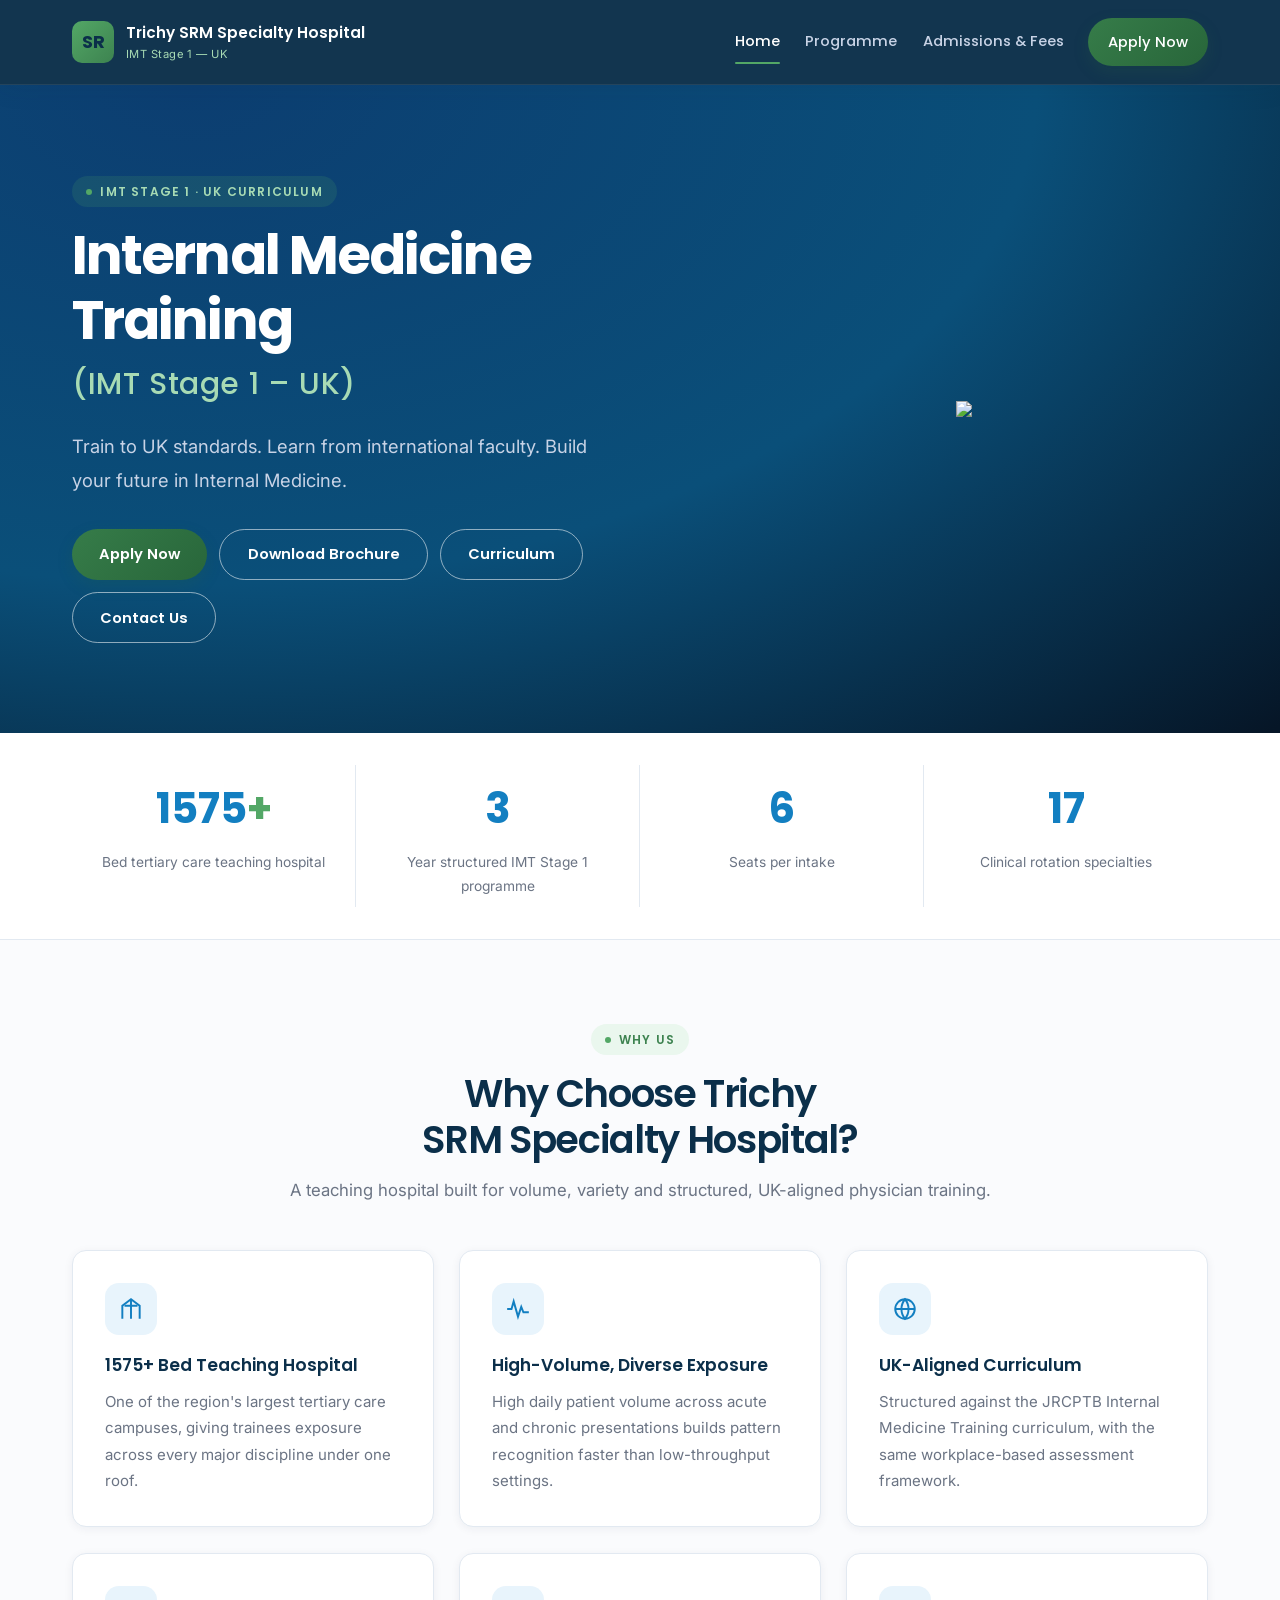
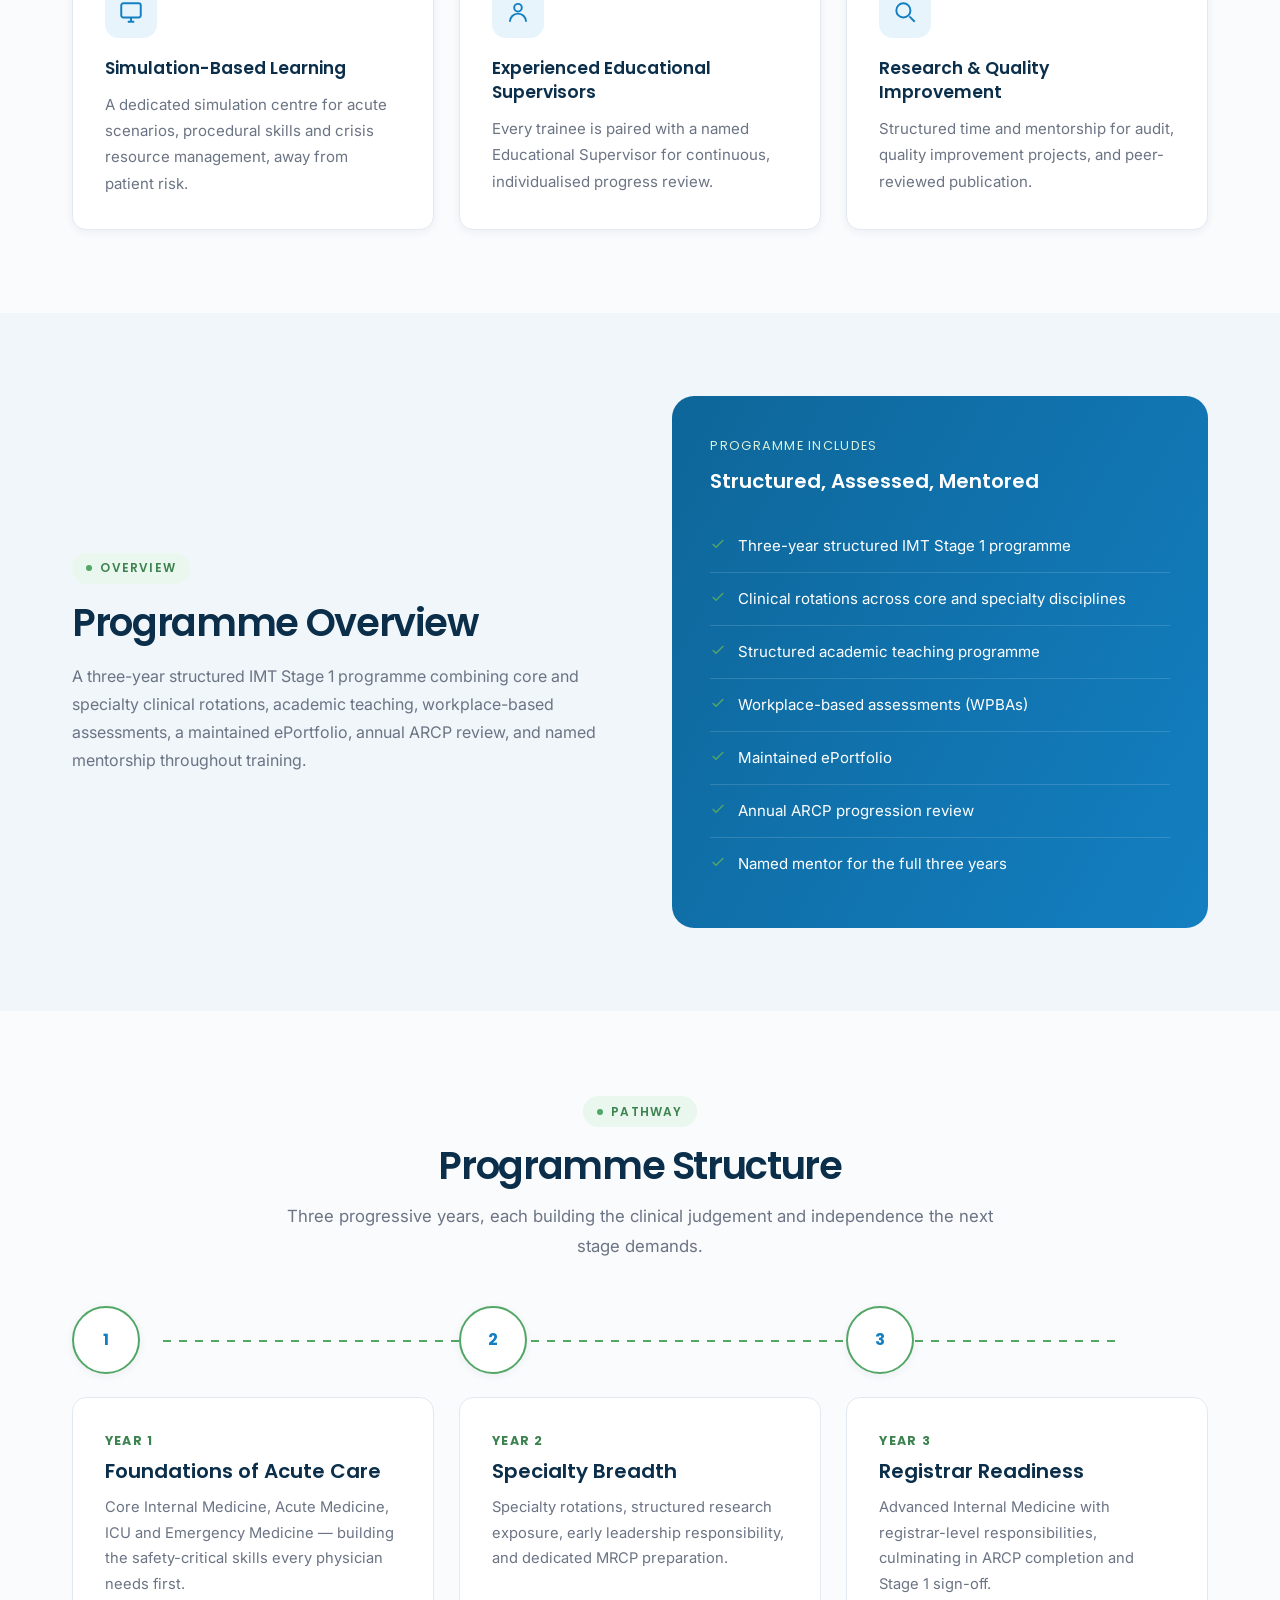
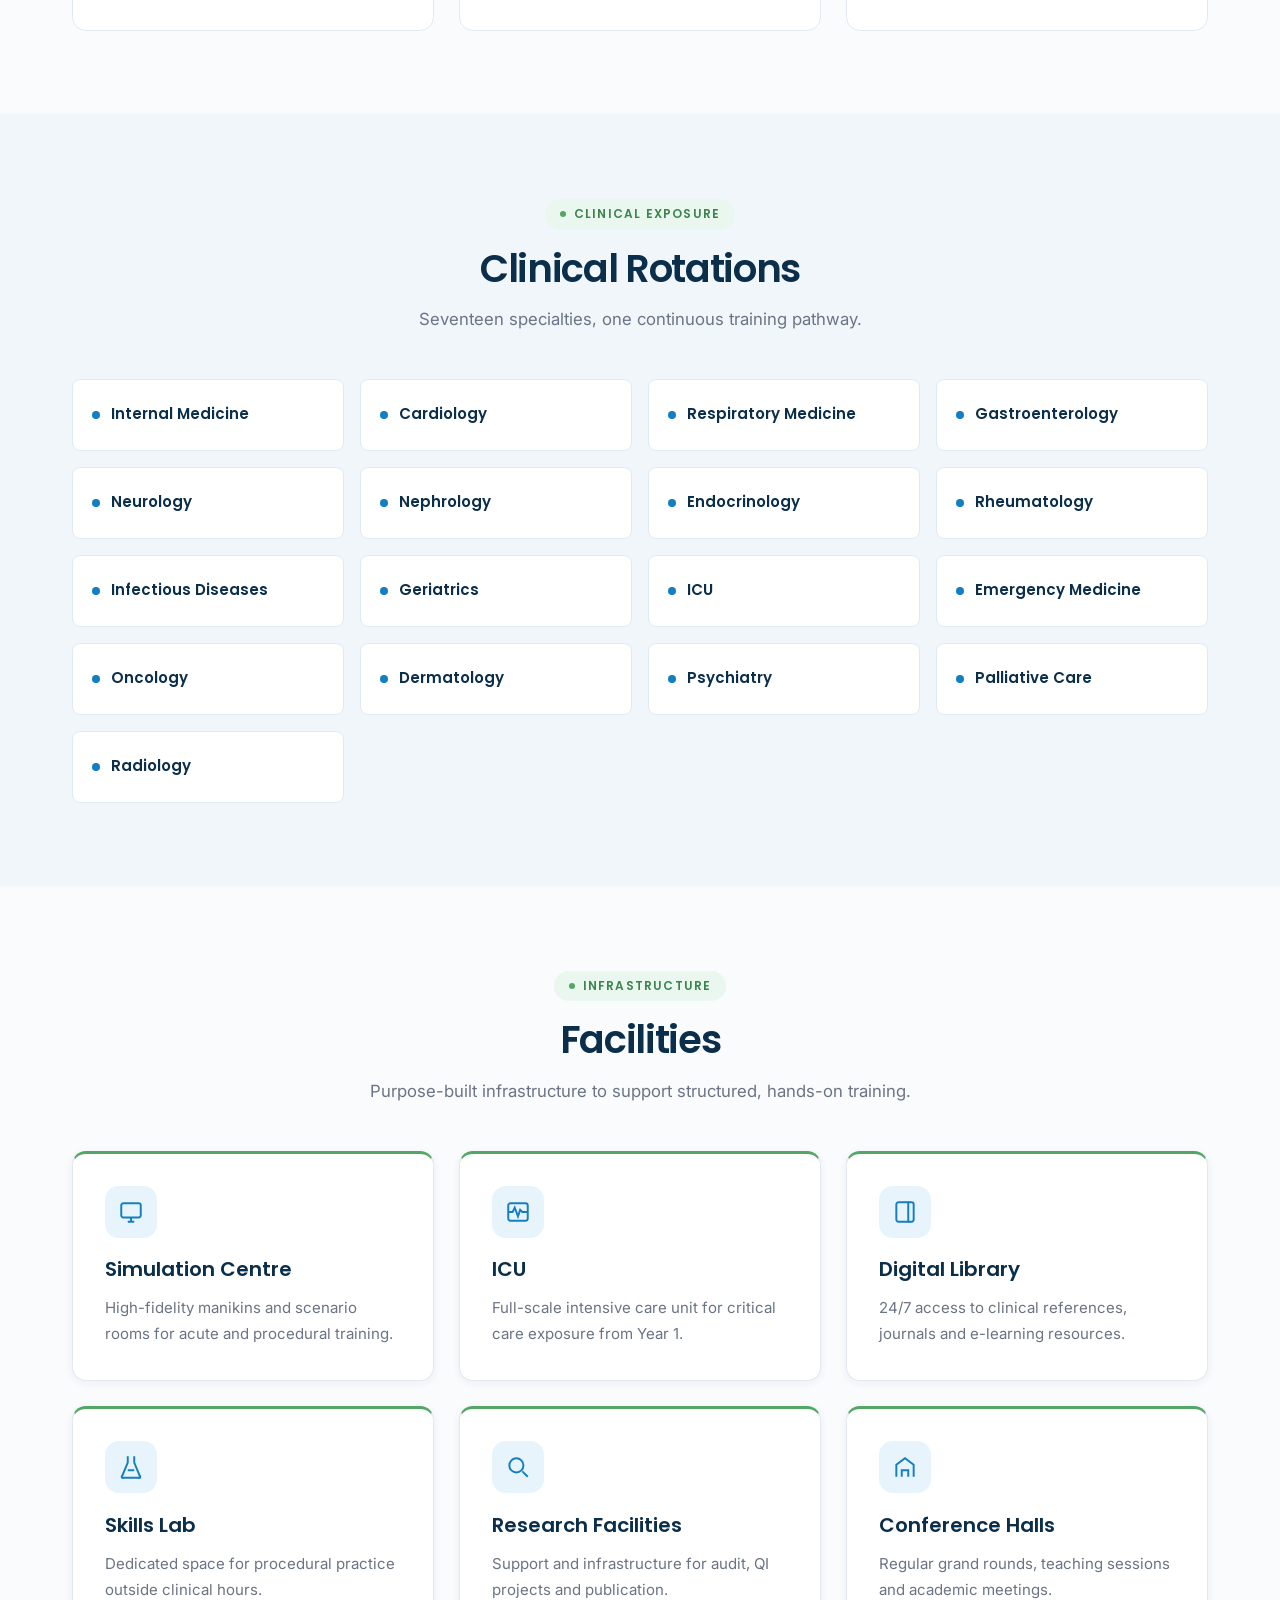
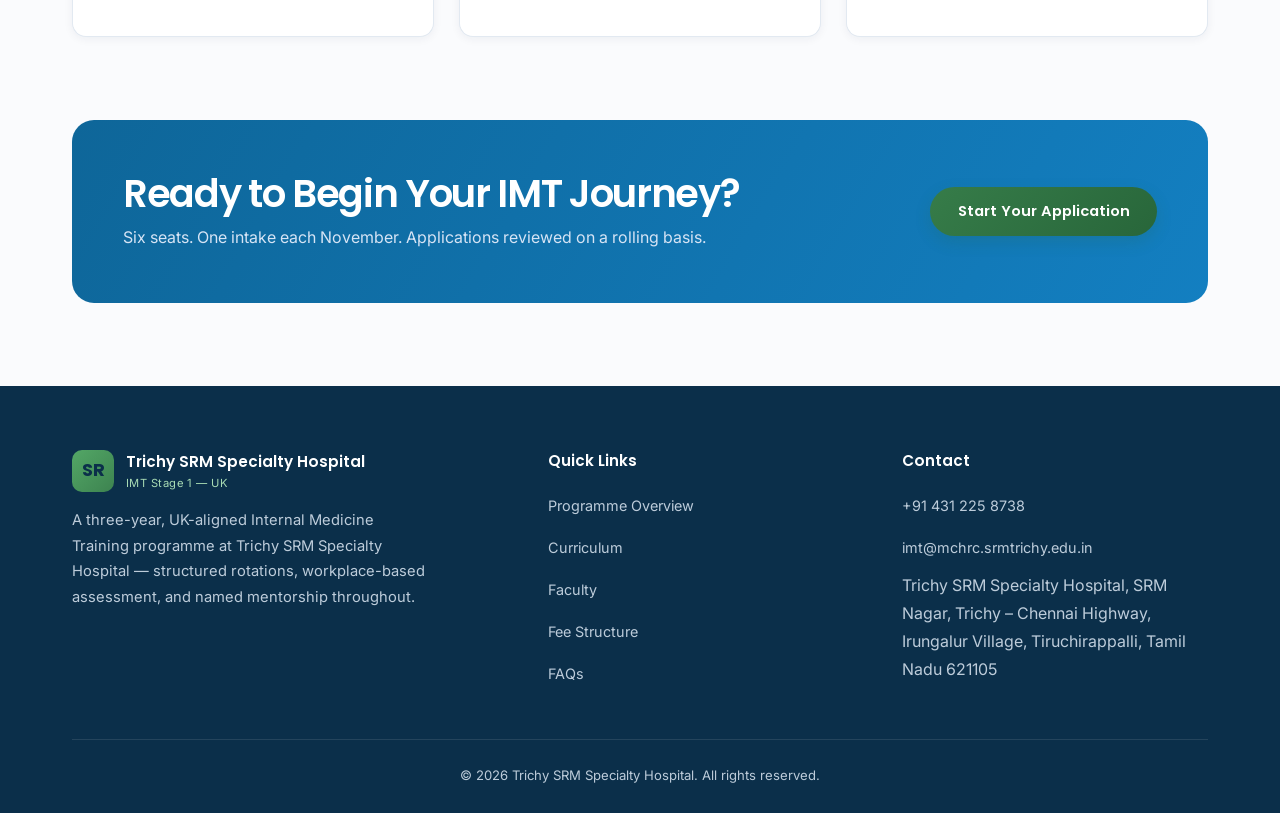
==== commit 4713cb33: "New changes for the apply now" ====
--- a/index.html
+++ b/index.html
@@ -30,7 +30,7 @@
 <section class="section" id="facilities"></section>
 <section class="section" id="cta-1"></section>
 <footer class="site-footer" id="site-footer"></footer>
-<a href="admissions.html#apply" class="btn btn-gold sticky-apply" id="sticky-apply">Apply Now</a>
+<a href="admissions.html#apply" class="btn btn-gold sticky-apply" id="sticky-apply" data-apply-trigger>Apply Now</a>
 
 <script src="js/content.js"></script>
 <script src="js/main.js"></script>
--- a/css/style.css
+++ b/css/style.css
@@ -201,32 +201,6 @@
   align-items: center;
   justify-content: center;
 }
-.pulse-card {
-  background: rgba(255,255,255,0.04);
-  border: 1px solid rgba(255,255,255,0.12);
-  border-radius: var(--radius-lg);
-  padding: 2rem;
-  width: 100%;
-  backdrop-filter: blur(6px);
-}
-.pulse-card svg { width: 100%; height: auto; display: block; }
-.pulse-line {
-  fill: none;
-  stroke: var(--c-gold);
-  stroke-width: 2.5;
-  stroke-linecap: round;
-  stroke-linejoin: round;
-  stroke-dasharray: 620;
-  stroke-dashoffset: 620;
-  animation: draw-pulse 3.2s ease-in-out infinite;
-}
-@keyframes draw-pulse {
-  0% { stroke-dashoffset: 620; }
-  55% { stroke-dashoffset: 0; }
-  100% { stroke-dashoffset: -620; }
-}
-.pulse-caption { display: flex; justify-content: space-between; margin-top: 1.2rem; font-family: var(--f-head); font-size: 0.8rem; color: #9FB1CC; }
-.pulse-caption b { color: var(--c-white); display: block; font-size: 1.4rem; font-family: var(--f-head); }
 
 /* ---------- Stats ---------- */
 .stats-bar {
@@ -341,7 +315,7 @@
 /* ---------- Rotations ---------- */
 .rotation-grid {
   display: grid;
-  grid-template-columns: repeat(auto-fill, minmax(180px, 1fr));
+  grid-template-columns: repeat(4,1fr);
   gap: 1rem;
 }
 .rotation-chip {
@@ -498,7 +472,7 @@
 .faq-item .accordion-panel-inner { padding: 0 1.4rem 1.2rem; }
 
 /* ---------- Contact ---------- */
-.contact-grid { display: grid; grid-template-columns: 1fr 1fr; gap: 2.5rem; }
+.contact-grid { display: grid; grid-template-columns: 1fr; gap: 2.5rem; }
 .contact-form { background: var(--c-white); border-radius: var(--radius-lg); padding: 2.2rem; box-shadow: var(--shadow-md); }
 .form-row { display: grid; grid-template-columns: 1fr 1fr; gap: 1rem; }
 .field { margin-bottom: 1.1rem; }
@@ -519,7 +493,7 @@
 .contact-card .icon-badge { margin-bottom: 0; flex-shrink: 0; }
 .contact-card h4 { font-family: var(--f-head); font-size: 0.95rem; color: var(--c-navy); margin-bottom: 0.25rem; }
 .contact-card p { font-size: 0.9rem; color: var(--c-text-muted); }
-.map-frame { border-radius: var(--radius-md); overflow: hidden; border: 1px solid var(--c-line); height: 220px; }
+.map-frame { border-radius: var(--radius-md); overflow: hidden; border: 1px solid var(--c-line); height: 260px; }
 .map-frame iframe { width: 100%; height: 100%; border: 0; }
 
 /* ---------- Sticky apply ---------- */
@@ -709,7 +683,6 @@
 
   .fee-table td:first-child { font-size: 0.7rem; }
   .contact-card { flex-wrap: wrap; }
-  .map-frame { height: 180px; }
 }
 
 @media (max-width: 400px) {
@@ -863,3 +836,322 @@
   .page-loader { transition: none; }
   .loader-ring::after, .loader-bar::after { animation: none; }
 }
+
+/* ---------- Shared layout polish: all three pages ---------- */
+:root {
+  --gutter: clamp(1rem, 3vw, 2rem);
+  --section-pad: clamp(3.5rem, 6.5vw, 6rem);
+  --card-pad: clamp(1.25rem, 2.5vw, 2rem);
+  --grid-gap: clamp(1rem, 2vw, 1.75rem);
+}
+
+html { scroll-padding-top: 6.5rem; }
+body { line-height: 1.75; }
+h1, h2 { letter-spacing: -0.035em; text-wrap: balance; }
+h3, h4 { line-height: 1.4; }
+p, li, h1, h2, h3, h4 { overflow-wrap: anywhere; }
+.container { width: 100%; padding-inline: var(--gutter); }
+.section { padding-block: var(--section-pad); }
+.section-head { margin-bottom: clamp(1.75rem, 3.5vw, 3rem); }
+.section-head p { line-height: 1.8; }
+.eyebrow { line-height: 1.5; letter-spacing: 0.1em; }
+.eyebrow::before { flex-shrink: 0; }
+.hero-grid > *, .overview-split > *, .contact-grid > *,
+.footer-grid > *, .form-row > *, .timeline-item, .contact-card > div {
+  min-width: 0;
+}
+
+/* Header follows its content height, including wrapped brand text. */
+.site-header {
+  background: rgba(11, 47, 74, 0.97);
+  box-shadow: 0 4px 24px rgba(11, 47, 74, 0.08);
+}
+.nav-wrap { min-height: 84px; padding: 1rem var(--gutter); gap: 1.5rem; }
+.brand { min-width: 0; gap: 0.75rem; }
+.brand-text { min-width: 0; gap: 0.3rem; }
+.brand-text .name { font-size: clamp(0.8rem, 1.25vw, 0.95rem); line-height: 1.4; }
+.brand-text .sub { color: #A8DBB4; }
+.main-nav { gap: 1.5rem; flex-shrink: 0; }
+.main-nav ul { gap: clamp(1rem, 2vw, 1.75rem); align-items: center; }
+.main-nav ul a { display: inline-flex; align-items: center; min-height: 44px; }
+.main-nav a.active::after { bottom: 0; border-radius: 2px; }
+.main-nav .btn { color: var(--c-white); padding: 0.7rem 1.25rem; }
+.nav-toggle { width: 44px; height: 44px; flex-shrink: 0; justify-content: center; align-items: center; border: 1px solid rgba(255,255,255,0.25); border-radius: 10px; }
+.nav-toggle span { width: 22px; flex-shrink: 0; }
+.btn { justify-content: center; min-height: 48px; white-space: normal; text-align: center; line-height: 1.5; }
+.btn-gold { background: linear-gradient(135deg, #367C49, #28663A); box-shadow: 0 6px 16px rgba(40,102,58,0.18); }
+.arrow-btn { width: 44px; height: 44px; }
+
+.hero { padding-block: clamp(3.5rem, 7vw, 6.5rem); }
+.hero-grid { gap: clamp(2rem, 4vw, 4rem); }
+.hero p.lede { line-height: 1.8; margin-block: 1.5rem 2rem; }
+.hero h1 .accent { line-height: 1.5; color: #A8DBB4; }
+.hero .eyebrow { color: #A8DBB4; }
+.hero-ctas { gap: 0.75rem; }
+.pulse-wrap { width: 100%; }
+.pulse-card { padding: var(--card-pad); box-shadow: 0 18px 48px rgba(0,0,0,0.12); }
+.pulse-caption { gap: 1rem; flex-wrap: wrap; }
+.pulse-caption b { font-size: clamp(1.1rem, 2.2vw, 1.4rem); }
+.page-hero { padding-block: clamp(3rem, 6vw, 5rem); }
+.page-hero h1 { max-width: 24ch; margin-inline: auto; }
+.page-hero p { margin-top: 1.25rem; line-height: 1.8; }
+.stats-grid { padding: 2rem var(--gutter); gap: 0; }
+.stat { padding: 0.5rem 1rem; }
+
+.feature-grid, .facility-grid, .method-grid, .fee-columns { gap: var(--grid-gap); }
+.feature-card, .facility-card, .method-card, .fee-col { padding: var(--card-pad); }
+.feature-card, .facility-card, .method-card { box-shadow: var(--shadow-sm); }
+.feature-card h3, .facility-card h3 { margin-bottom: 0.75rem; }
+.facility-card p { color: var(--c-text-muted); font-size: 0.94rem; }
+.overview-split { gap: clamp(2rem, 5vw, 4.5rem); }
+.overview-visual { padding: clamp(1.5rem, 3vw, 2.75rem); }
+.overview-visual .cap { color: #D7F0DD; }
+.overview-points li { padding-block: 0.8rem; }
+.timeline { gap: var(--grid-gap); margin-top: 0; }
+.timeline-item { display: flex; flex-direction: column; }
+.timeline-node { flex-shrink: 0; }
+.timeline-card { height: auto; flex: 1; padding: var(--card-pad); }
+.rotation-chip { min-width: 0; line-height: 1.5; min-height: 72px; }
+.cta-banner { padding: clamp(1.5rem, 4vw, 3.5rem); gap: 1.75rem; }
+.cta-banner > div { flex: 1 1 28rem; min-width: 0; }
+.cta-banner > .btn { flex-shrink: 0; }
+#facilities + #cta-1 { padding-top: 0; }
+
+.accordion-list { border: 0; display: grid; gap: 0.85rem; }
+.accordion-item { border-radius: var(--radius-md); overflow: hidden; }
+.accordion-trigger, .faq-item .accordion-trigger { padding: 1.25rem var(--card-pad); gap: 1rem; line-height: 1.6; }
+.accordion-trigger .plus { flex: 0 0 30px; margin-left: 0; }
+.accordion-panel-inner, .faq-item .accordion-panel-inner { padding: 0 var(--card-pad) 1.5rem; max-width: none; line-height: 1.8; }
+/* JS sets a pixel height on open panels; keep text visible after resizing. */
+.accordion-item.open .accordion-panel { max-height: none !important; }
+.accordion-item.open { border-color: #A8CFE5; }
+.faculty-track { align-items: stretch; }
+.faculty-card { flex: 0 0 clamp(250px, 29vw, 340px); min-width: 0; padding: var(--card-pad); }
+.step-row { padding-bottom: 2rem; }
+.fee-col.includes { background: #F0F8F2; }
+.fee-col.excludes { background: #FFF5F3; }
+.fee-table td { padding: 1.25rem 1.5rem; }
+.contact-grid { gap: clamp(1.5rem, 3vw, 2.5rem); align-items: start; }
+.contact-form { padding: var(--card-pad); border: 1px solid var(--c-line); box-shadow: var(--shadow-sm); }
+.field { margin-bottom: 1.25rem; }
+.field input, .field select, .field textarea { min-height: 48px; font-size: 16px; color: var(--c-ink); }
+.field textarea { min-height: 140px; }
+.field input:focus-visible, .field select:focus-visible, .field textarea:focus-visible { outline: 3px solid #BBDFF3; outline-offset: 2px; }
+.contact-card { padding: 1.25rem; flex-wrap: nowrap; }
+.contact-card p, .footer-col a { overflow-wrap: anywhere; }
+.site-footer { padding-top: clamp(3rem, 5vw, 4.5rem); background: var(--c-navy); }
+.footer-brand p, .footer-col a, .footer-col li, .footer-bottom { color: #BDCCDA; }
+.footer-col a { display: inline-block; padding-block: 0.35rem; }
+.footer-col li { margin-bottom: 0.35rem; }
+.footer-bottom { line-height: 1.8; }
+.sticky-apply { visibility: hidden; pointer-events: none; }
+.sticky-apply.show { visibility: visible; pointer-events: auto; }
+body.nav-open .sticky-apply { visibility: hidden; pointer-events: none; }
+.loader-panel { max-width: calc(100% - 2rem); padding: 2rem 1.5rem; }
+
+.application-modal[hidden] { display: none; }
+.application-modal {
+  position: fixed;
+  inset: 0;
+  z-index: 10000;
+  display: grid;
+  place-items: center;
+  padding: 1rem;
+  background: rgba(7, 27, 43, 0.72);
+  backdrop-filter: blur(5px);
+}
+.application-dialog {
+  position: relative;
+  width: min(100%, 32rem);
+  padding: clamp(1.5rem, 5vw, 2.5rem);
+  border: 1px solid var(--c-line);
+  border-radius: var(--radius-sm);
+  background: var(--c-white);
+  box-shadow: var(--shadow-lg);
+  text-align: center;
+  animation: application-enter 0.28s ease both;
+}
+.application-dialog .eyebrow { margin: 1.5rem 0 0.8rem; }
+.application-dialog h2 { font-size: clamp(1.4rem, 5vw, 1.9rem); }
+.application-dialog > p { margin-top: 0.9rem; color: var(--c-text-muted); }
+.application-close {
+  position: absolute;
+  top: 0.75rem;
+  right: 0.75rem;
+  width: 42px;
+  height: 42px;
+  border-radius: 50%;
+  color: var(--c-text-muted);
+  font-size: 1.7rem;
+  line-height: 1;
+}
+.application-close:hover { background: var(--c-bg-alt); color: var(--c-navy); }
+.application-steps {
+  position: relative;
+  display: grid;
+  grid-template-columns: 1fr 1fr 1fr;
+  gap: 0.4rem;
+  align-items: start;
+  margin: 0 0 1.5rem;
+  list-style: none;
+}
+.application-steps::before,
+.application-steps::after {
+  content: '';
+  position: absolute;
+  top: 15px;
+  left: 16.666%;
+  height: 2px;
+  z-index: 0;
+}
+.application-steps::before { right: 16.666%; background: var(--c-line); }
+.application-steps::after { background: var(--c-primary); transition: width 0.35s ease; }
+.application-steps-1::after { width: 0; }
+.application-steps-2::after { width: 33.333%; }
+.application-steps-3::after { width: 66.666%; }
+.application-step {
+  position: relative;
+  z-index: 1;
+  display: grid;
+  justify-items: center;
+  gap: 0.4rem;
+  color: var(--c-text-muted);
+  font-size: 0.72rem;
+  font-weight: 600;
+  line-height: 1.3;
+}
+.application-step-number {
+  display: grid;
+  place-items: center;
+  width: 30px;
+  height: 30px;
+  border: 1px solid var(--c-line);
+  border-radius: 50%;
+  background: var(--c-white);
+  color: var(--c-text-muted);
+  font-size: 0.8rem;
+}
+.application-step.is-current { color: var(--c-primary-dark); }
+.application-step.is-current .application-step-number,
+.application-step.is-complete .application-step-number {
+  border-color: var(--c-primary);
+  background: var(--c-primary);
+  color: var(--c-white);
+}
+.application-action {
+  display: grid;
+  justify-items: center;
+  margin-top: 1.4rem;
+  padding: 1.4rem;
+  border: 1.5px dashed #8DBBD4;
+  border-radius: var(--radius-sm);
+  background: #F7FBFD;
+}
+.application-action-icon,
+.application-success-icon {
+  display: grid;
+  place-items: center;
+  width: 48px;
+  height: 48px;
+  border-radius: 50%;
+  background: var(--c-primary-light);
+  color: var(--c-primary-dark);
+}
+.application-action-icon svg,
+.application-success-icon svg,
+.application-copy svg { width: 22px; height: 22px; }
+.application-action h3 { margin-top: 0.8rem; font-size: 1.05rem; }
+.application-action p { margin-top: 0.65rem; color: var(--c-text-muted); font-size: 0.9rem; }
+.application-action .btn { margin-top: 1.1rem; width: 100%; }
+.application-email { color: var(--c-primary-dark) !important; font-weight: 700; overflow-wrap: anywhere; }
+.application-copy { gap: 0.6rem; }
+.application-copy svg { flex: 0 0 20px; }
+.application-copy-status { min-height: 1.5em; color: #A12D2D; font-size: 0.85rem; }
+.application-dialog-complete .application-success-icon { margin: 0.8rem auto 0; background: var(--c-gold-light); color: var(--c-gold-dark); }
+.application-dialog-complete > p strong { color: var(--c-navy); overflow-wrap: anywhere; }
+.application-done { margin-top: 1.4rem; min-width: 9rem; }
+@keyframes application-enter {
+  from { opacity: 0; transform: translateY(10px); }
+  to { opacity: 1; transform: translateY(0); }
+}
+body.application-modal-open { overflow: hidden; }
+
+@media (max-width: 1024px) {
+  .hero-grid { grid-template-columns: 1fr; }
+  .hero-grid > div:first-child { max-width: 44rem; }
+  .pulse-wrap { order: 0; max-width: 560px; margin: 0; }
+  .feature-grid { grid-template-columns: repeat(2, minmax(0, 1fr)); }
+}
+
+@media (min-width: 861px) {
+  /* Recover scrolling if a mobile menu was left open before resizing. */
+  body.nav-open { overflow: auto; }
+  body.nav-open .sticky-apply.show { visibility: visible; pointer-events: auto; }
+}
+
+@media (max-width: 860px) {
+  .nav-wrap { min-height: 76px; padding-block: 0.85rem; gap: 0.75rem; }
+  .main-nav {
+    position: absolute; inset: 100% 0 auto;
+    height: auto; max-height: calc(100dvh - 90px);
+    padding: 1rem var(--gutter) calc(1.5rem + env(safe-area-inset-bottom));
+    background: #0B2F4A; border-top: 1px solid rgba(255,255,255,0.12);
+    box-shadow: 0 16px 24px rgba(11,47,74,0.2);
+    transform: none; visibility: hidden; opacity: 0; pointer-events: none;
+    transition: opacity 0.2s ease, visibility 0.2s ease;
+  }
+  .main-nav.open { transform: none; visibility: visible; opacity: 1; pointer-events: auto; }
+  .main-nav ul { align-items: stretch; }
+  .main-nav ul a { display: flex; padding: 0.9rem 0.75rem; border-radius: 8px; }
+  .main-nav ul a.active { background: rgba(255,255,255,0.08); }
+  .main-nav a.active::after { display: none; }
+  .nav-cta { margin-top: 0; }
+  .hero-grid > div:first-child { margin-inline: auto; }
+  .pulse-wrap { margin-inline: auto; }
+  .section-head.center { text-align: center; margin-inline: auto; }
+  .timeline-item { flex-direction: row; }
+  .timeline-card { min-width: 0; }
+  .cta-banner > div { flex: auto; }
+  .stats-grid { padding-block: 1.25rem; }
+  .stat { padding: 1rem; }
+  .faculty-track { margin-inline: 0; padding-inline: 0; scroll-padding-left: 0; }
+  .footer-grid { grid-template-columns: repeat(2, minmax(0, 1fr)); }
+}
+
+@media (max-width: 640px) {
+  :root { --section-pad: 3.5rem; }
+  h1 { font-size: clamp(1.9rem, 8vw, 2.6rem); }
+  h2 { font-size: clamp(1.6rem, 6vw, 2rem); }
+  .hero { padding-block: 3rem; }
+  .hero p.lede { font-size: 1rem; }
+  .hero-ctas { display: grid; grid-template-columns: repeat(2, minmax(0, 1fr)); }
+  .hero-ctas .btn { padding-inline: 0.75rem; font-size: 0.82rem; }
+  .feature-grid, .facility-grid { grid-template-columns: minmax(0, 1fr); }
+  .stats-grid { grid-template-columns: repeat(2, minmax(0, 1fr)); }
+  .stat .lbl { font-size: 0.8rem; }
+  .stat:nth-child(-n+2) { border-bottom: 1px solid var(--c-line); }
+  .stat:nth-child(n+3) { border-bottom: 0; }
+  .timeline-item { gap: 0.75rem; }
+  .timeline-node { width: 44px; height: 44px; font-size: 0.8rem; }
+  .rotation-grid { grid-template-columns: repeat(2, minmax(0, 1fr)); }
+  .rotation-chip { padding: 1rem 0.85rem; font-size: 0.82rem; gap: 0.5rem; }
+  .faculty-card { flex-basis: 88%; }
+  .faculty-arrows { display: flex; }
+  .contact-card .icon-badge { width: 40px; height: 40px; border-radius: 10px; }
+  .contact-card { gap: 0.75rem; }
+  .footer-grid { grid-template-columns: minmax(0, 1fr); }
+  .site-footer { padding-bottom: calc(6.5rem + env(safe-area-inset-bottom)); }
+  .sticky-apply { min-height: 48px; }
+}
+
+@media (max-width: 360px) {
+  .hero-ctas, .rotation-grid { grid-template-columns: minmax(0, 1fr); }
+  .brand-text .name { font-size: 0.76rem; }
+  .timeline-item { flex-direction: column; }
+  .timeline-card { width: 100%; }
+}
+
+@media (hover: none) {
+  .feature-card:hover, .facility-card:hover, .timeline-card:hover,
+  .method-card:hover, .faculty-card:hover, .btn:hover { transform: none; }
+}
